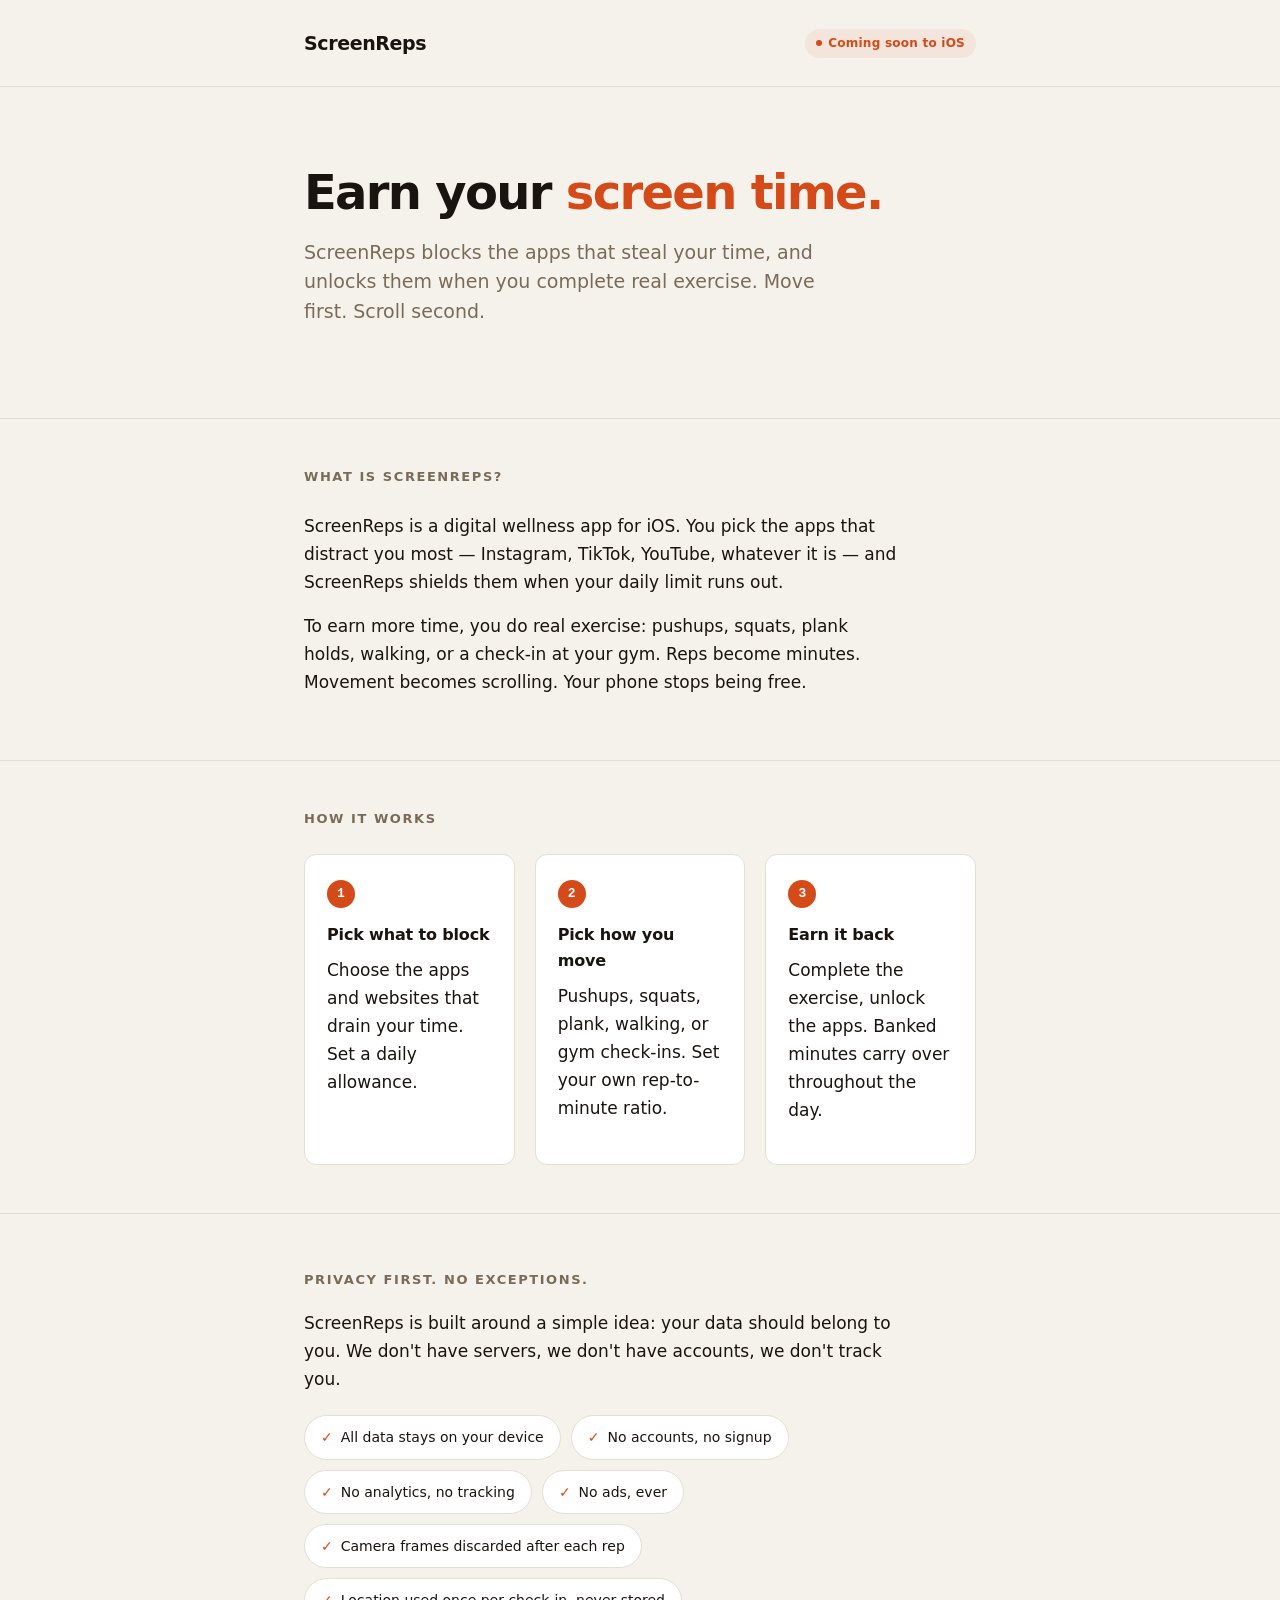
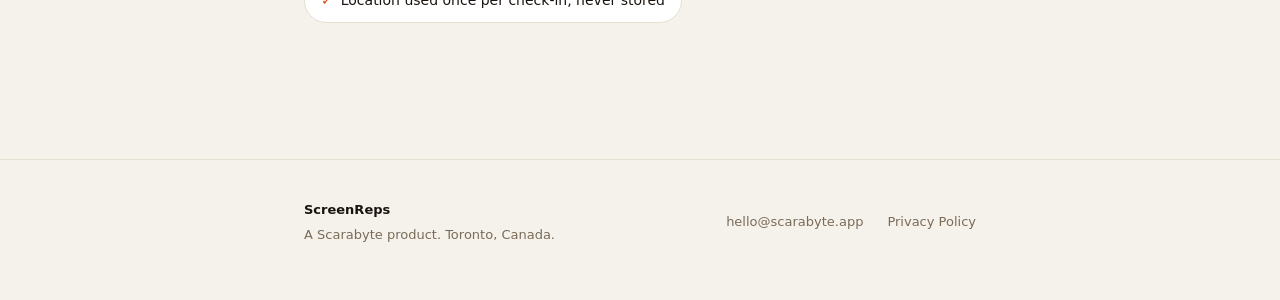
==== index.html @ 862c4ad8 "Add files via upload Initial Site files" ====
<!DOCTYPE html>
<html lang="en">
<head>
  <meta charset="UTF-8">
  <meta name="viewport" content="width=device-width, initial-scale=1.0">
  <title>ScreenReps — Earn your screen time</title>
  <meta name="description" content="ScreenReps is a digital wellness app that helps you take control of your phone use. Block distracting apps and unlock them by completing real exercise.">
  <meta name="theme-color" content="#F5F2EC">
  <link rel="stylesheet" href="styles.css">
</head>
<body>

  <header class="site-header">
    <div class="container">
      <a href="/" class="logo">ScreenReps</a>
      <span class="tag-coming-soon">Coming soon to iOS</span>
    </div>
  </header>

  <main>

    <section class="hero">
      <div class="container">
        <h1>Earn your <span class="accent">screen time.</span></h1>
        <p class="lede">ScreenReps blocks the apps that steal your time, and unlocks them when you complete real exercise. Move first. Scroll second.</p>
      </div>
    </section>

    <section class="content">
      <div class="container">
        <h2>What is ScreenReps?</h2>
        <p>ScreenReps is a digital wellness app for iOS. You pick the apps that distract you most — Instagram, TikTok, YouTube, whatever it is — and ScreenReps shields them when your daily limit runs out.</p>
        <p>To earn more time, you do real exercise: pushups, squats, plank holds, walking, or a check-in at your gym. Reps become minutes. Movement becomes scrolling. Your phone stops being free.</p>
      </div>
    </section>

    <section class="content">
      <div class="container">
        <h2>How it works</h2>
        <div class="grid-3">
          <div class="feature-block">
            <span class="step-num">1</span>
            <h3>Pick what to block</h3>
            <p>Choose the apps and websites that drain your time. Set a daily allowance.</p>
          </div>
          <div class="feature-block">
            <span class="step-num">2</span>
            <h3>Pick how you move</h3>
            <p>Pushups, squats, plank, walking, or gym check-ins. Set your own rep-to-minute ratio.</p>
          </div>
          <div class="feature-block">
            <span class="step-num">3</span>
            <h3>Earn it back</h3>
            <p>Complete the exercise, unlock the apps. Banked minutes carry over throughout the day.</p>
          </div>
        </div>
      </div>
    </section>

    <section class="privacy-emphasis">
      <div class="container">
        <h2 style="font-size: 13px; font-weight: 700; text-transform: uppercase; letter-spacing: 0.12em; color: var(--muted); margin-bottom: 18px;">Privacy first. No exceptions.</h2>
        <p style="font-size: 17px; color: var(--fg); line-height: 1.65; max-width: 600px; margin-bottom: 22px;">ScreenReps is built around a simple idea: your data should belong to you. We don't have servers, we don't have accounts, we don't track you.</p>
        <div class="pill-row">
          <span class="privacy-pill">All data stays on your device</span>
          <span class="privacy-pill">No accounts, no signup</span>
          <span class="privacy-pill">No analytics, no tracking</span>
          <span class="privacy-pill">No ads, ever</span>
          <span class="privacy-pill">Camera frames discarded after each rep</span>
          <span class="privacy-pill">Location used once per check-in, never stored</span>
        </div>
      </div>
    </section>

  </main>

  <footer class="site-footer">
    <div class="container">
      <div>
        <strong style="color: var(--fg); display: block; margin-bottom: 4px;">ScreenReps</strong>
        <span>A Scarabyte product. Toronto, Canada.</span>
      </div>
      <div class="footer-links">
        <a href="mailto:hello@scarabyte.app">hello@scarabyte.app</a>
        <a href="/privacy">Privacy Policy</a>
      </div>
    </div>
  </footer>

</body>
</html>
---- styles.css ----
/* ScreenReps — shared styles (Kiln palette) */

:root {
  --bg: #F5F2EC;
  --card: #FFFFFF;
  --line: #E5DFD2;
  --dim: #C8C0B0;
  --fg: #1A1410;
  --muted: #7A6B58;
  --accent: #D44A18;
  --accent-soft: rgba(212, 74, 24, 0.08);
  --warning: #B88A1C;
}

* {
  box-sizing: border-box;
  margin: 0;
  padding: 0;
}

html {
  scroll-behavior: smooth;
}

body {
  font-family: -apple-system, BlinkMacSystemFont, "SF Pro Text", "Inter", system-ui, sans-serif;
  font-size: 16px;
  line-height: 1.6;
  color: var(--fg);
  background: var(--bg);
  -webkit-font-smoothing: antialiased;
  -moz-osx-font-smoothing: grayscale;
}

a {
  color: var(--accent);
  text-decoration: none;
  border-bottom: 1px solid transparent;
  transition: border-color 0.2s ease;
}

a:hover {
  border-bottom-color: var(--accent);
}

/* Layout container */
.container {
  max-width: 720px;
  margin: 0 auto;
  padding: 0 24px;
}

.container--wide {
  max-width: 880px;
}

/* Header (shared between pages) */
.site-header {
  padding: 28px 0;
  border-bottom: 1px solid var(--line);
  background: var(--bg);
}

.site-header .container {
  display: flex;
  align-items: center;
  justify-content: space-between;
  gap: 16px;
}

.logo {
  font-size: 19px;
  font-weight: 700;
  letter-spacing: -0.02em;
  color: var(--fg);
  border-bottom: none;
}

.logo:hover {
  border-bottom: none;
  color: var(--fg);
}

.tag-coming-soon {
  display: inline-flex;
  align-items: center;
  gap: 6px;
  padding: 5px 11px;
  background: var(--accent-soft);
  color: var(--accent);
  border-radius: 999px;
  font-size: 12px;
  font-weight: 600;
  letter-spacing: 0.02em;
}

.tag-coming-soon::before {
  content: "";
  display: inline-block;
  width: 6px;
  height: 6px;
  border-radius: 50%;
  background: var(--accent);
}

/* Hero (landing page) */
.hero {
  padding: 80px 0 64px;
  text-align: left;
}

.hero h1 {
  font-size: 48px;
  line-height: 1.05;
  letter-spacing: -0.035em;
  font-weight: 700;
  margin-bottom: 20px;
  color: var(--fg);
}

.hero h1 .accent {
  color: var(--accent);
}

.hero .lede {
  font-size: 19px;
  color: var(--muted);
  max-width: 540px;
  line-height: 1.55;
  margin-bottom: 28px;
}

/* Content sections (landing page) */
section.content {
  padding: 48px 0;
  border-top: 1px solid var(--line);
}

section.content h2 {
  font-size: 13px;
  font-weight: 700;
  text-transform: uppercase;
  letter-spacing: 0.12em;
  color: var(--muted);
  margin-bottom: 24px;
}

section.content p {
  font-size: 17px;
  color: var(--fg);
  line-height: 1.65;
  max-width: 600px;
  margin-bottom: 16px;
}

/* Three-column feature grid */
.grid-3 {
  display: grid;
  grid-template-columns: repeat(3, 1fr);
  gap: 20px;
  margin-top: 8px;
}

.feature-block {
  padding: 24px 22px;
  background: var(--card);
  border: 1px solid var(--line);
  border-radius: 12px;
}

.feature-block .step-num {
  display: inline-flex;
  align-items: center;
  justify-content: center;
  width: 28px;
  height: 28px;
  border-radius: 50%;
  background: var(--accent);
  color: white;
  font-size: 13px;
  font-weight: 700;
  font-family: "SF Mono", ui-monospace, Menlo, monospace;
  margin-bottom: 14px;
}

.feature-block h3 {
  font-size: 16px;
  font-weight: 600;
  margin-bottom: 8px;
  letter-spacing: -0.01em;
  color: var(--fg);
}

.feature-block p {
  font-size: 14px;
  color: var(--muted);
  line-height: 1.55;
  margin: 0;
}

/* Privacy-emphasis section */
.privacy-emphasis {
  padding: 56px 0;
  border-top: 1px solid var(--line);
  background: var(--bg);
}

.privacy-emphasis .pill-row {
  display: flex;
  flex-wrap: wrap;
  gap: 10px;
  margin-top: 8px;
}

.privacy-pill {
  display: inline-flex;
  align-items: center;
  gap: 8px;
  padding: 10px 16px;
  background: var(--card);
  border: 1px solid var(--line);
  border-radius: 999px;
  font-size: 14px;
  color: var(--fg);
  font-weight: 500;
}

.privacy-pill::before {
  content: "✓";
  color: var(--accent);
  font-weight: 700;
}

/* Footer */
.site-footer {
  margin-top: 80px;
  padding: 40px 0 56px;
  border-top: 1px solid var(--line);
  font-size: 13px;
  color: var(--muted);
}

.site-footer .container {
  display: flex;
  flex-wrap: wrap;
  align-items: center;
  justify-content: space-between;
  gap: 20px;
}

.site-footer .footer-links {
  display: flex;
  gap: 24px;
  flex-wrap: wrap;
}

.site-footer a {
  color: var(--muted);
}

.site-footer a:hover {
  color: var(--accent);
}

/* === Privacy policy page === */
.policy-header {
  padding: 56px 0 32px;
}

.policy-header h1 {
  font-size: 36px;
  font-weight: 700;
  letter-spacing: -0.025em;
  margin-bottom: 8px;
  color: var(--fg);
}

.policy-header .updated {
  font-size: 14px;
  color: var(--muted);
  font-family: "SF Mono", ui-monospace, Menlo, monospace;
}

.policy-content {
  padding-bottom: 60px;
}

.policy-content h2 {
  font-size: 22px;
  font-weight: 700;
  letter-spacing: -0.015em;
  margin: 48px 0 16px;
  color: var(--fg);
  padding-bottom: 8px;
  border-bottom: 1px solid var(--line);
}

.policy-content h3 {
  font-size: 17px;
  font-weight: 600;
  margin: 28px 0 10px;
  color: var(--fg);
}

.policy-content p {
  font-size: 16px;
  color: var(--fg);
  line-height: 1.7;
  margin-bottom: 14px;
}

.policy-content ul {
  margin-bottom: 16px;
  padding-left: 22px;
}

.policy-content li {
  font-size: 16px;
  color: var(--fg);
  line-height: 1.7;
  margin-bottom: 6px;
}

.policy-content .summary-block {
  background: var(--accent-soft);
  border-left: 3px solid var(--accent);
  padding: 14px 18px;
  margin-bottom: 16px;
  border-radius: 0 8px 8px 0;
  font-size: 15px;
  color: var(--fg);
}

.policy-content .summary-block strong {
  color: var(--accent);
}

.policy-content .toc {
  background: var(--card);
  border: 1px solid var(--line);
  border-radius: 12px;
  padding: 22px 26px;
  margin: 24px 0;
}

.policy-content .toc ol {
  padding-left: 22px;
  margin: 0;
}

.policy-content .toc li {
  margin-bottom: 4px;
}

.policy-content .contact-card {
  background: var(--card);
  border: 1px solid var(--line);
  border-radius: 12px;
  padding: 22px 26px;
  margin: 16px 0;
  font-size: 15px;
}

.policy-content .contact-card strong {
  display: block;
  margin-bottom: 6px;
}

.policy-content .contact-card .address-line {
  font-style: normal;
  line-height: 1.7;
  color: var(--fg);
}

.policy-content ul.changelog {
  list-style: none;
  padding-left: 0;
  margin-top: 16px;
}

.policy-content ul.changelog li {
  padding: 12px 16px;
  margin-bottom: 8px;
  background: var(--card);
  border: 1px solid var(--line);
  border-left: 3px solid var(--accent);
  border-radius: 0 8px 8px 0;
  font-size: 15px;
  color: var(--fg);
  line-height: 1.55;
}

.policy-content ul.changelog li strong {
  font-family: "SF Mono", ui-monospace, Menlo, monospace;
  font-size: 13px;
  font-weight: 600;
  color: var(--accent);
  display: inline-block;
  margin-right: 8px;
}

table {
  width: 100%;
  border-collapse: collapse;
  margin: 18px 0;
  font-size: 15px;
}

th, td {
  padding: 12px 14px;
  border: 1px solid var(--line);
  text-align: left;
  vertical-align: top;
}

th {
  background: var(--card);
  font-weight: 600;
  color: var(--fg);
}

td {
  background: var(--bg);
}

.collected-yes {
  color: #2E7D32;
  font-weight: 700;
  text-align: center;
}

.collected-no {
  color: var(--muted);
  font-weight: 500;
  text-align: center;
}

/* Mobile responsive */
@media (max-width: 720px) {
  .hero {
    padding: 56px 0 40px;
  }

  .hero h1 {
    font-size: 36px;
  }

  .hero .lede {
    font-size: 17px;
  }

  section.content {
    padding: 36px 0;
  }

  .grid-3 {
    grid-template-columns: 1fr;
    gap: 12px;
  }

  .policy-header h1 {
    font-size: 28px;
  }

  .site-footer .container {
    flex-direction: column;
    align-items: flex-start;
    gap: 16px;
  }

  table {
    font-size: 13px;
  }

  th, td {
    padding: 8px 10px;
  }
}
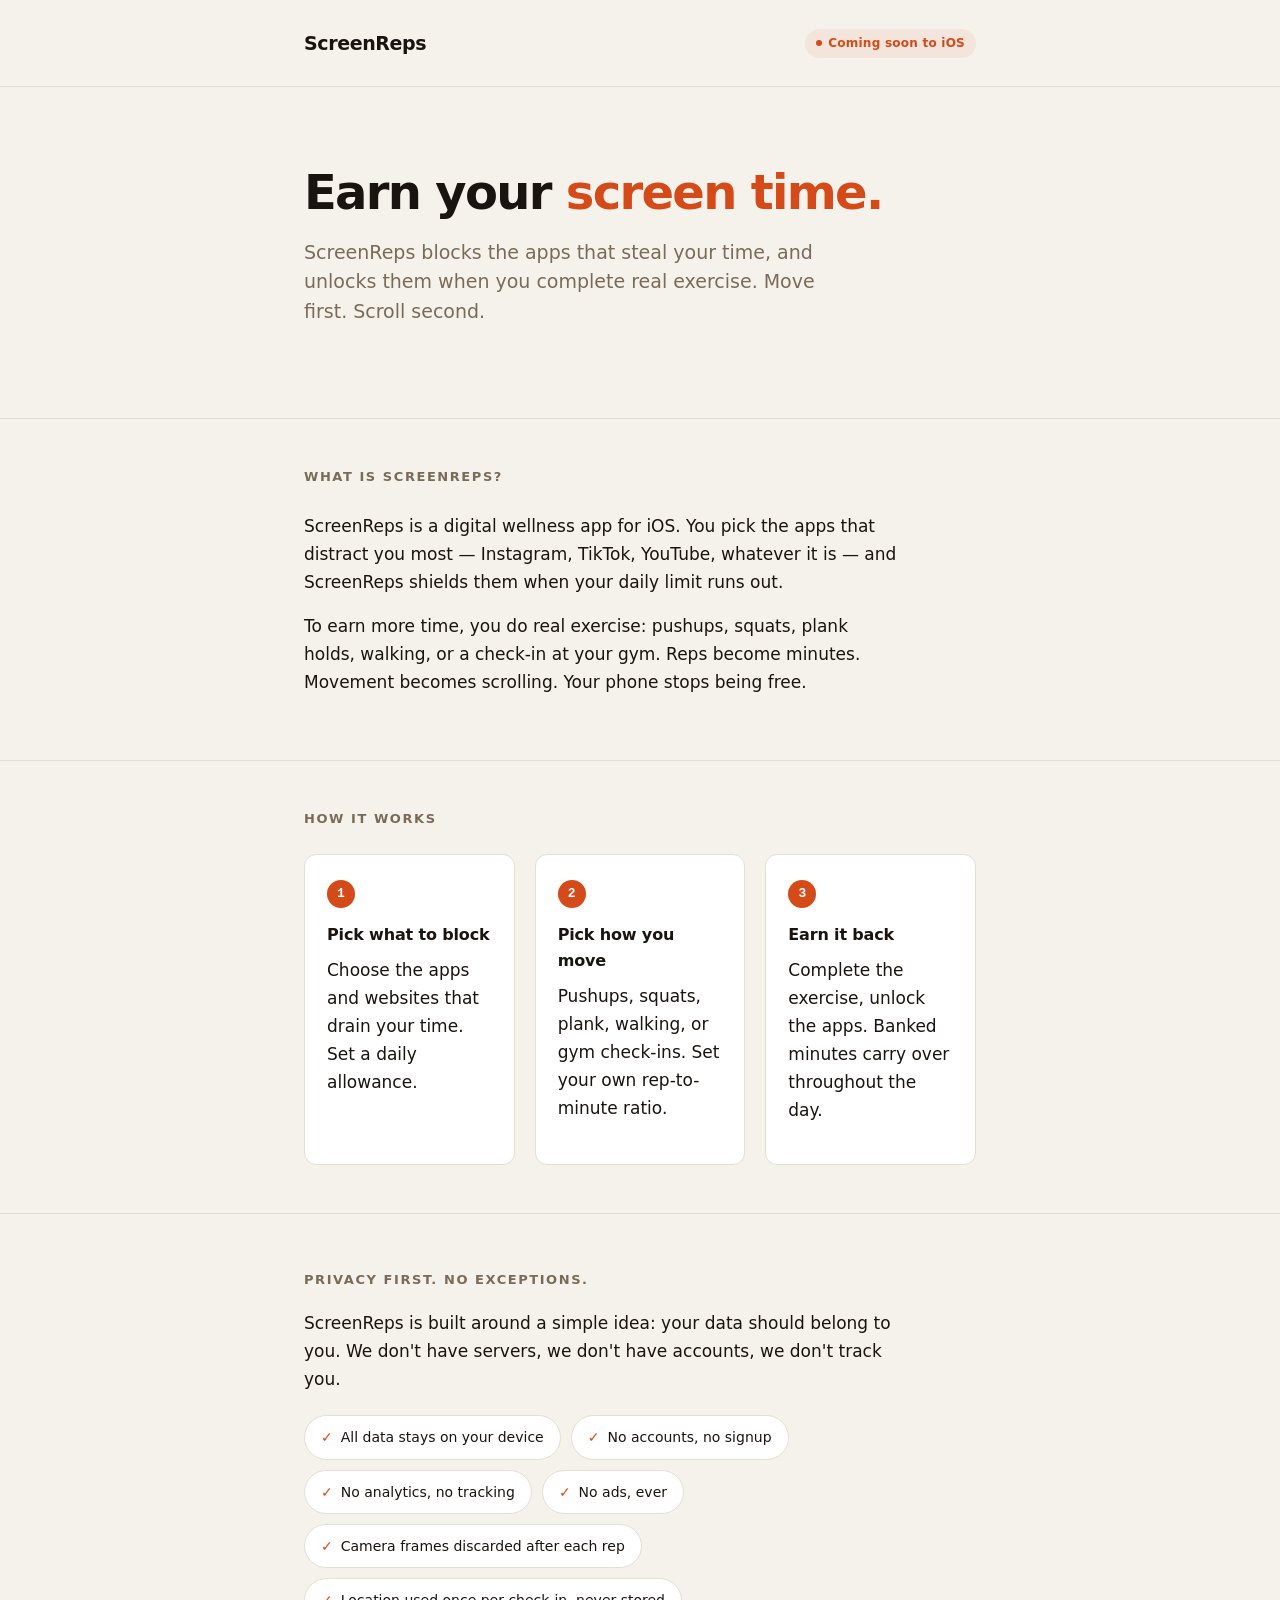
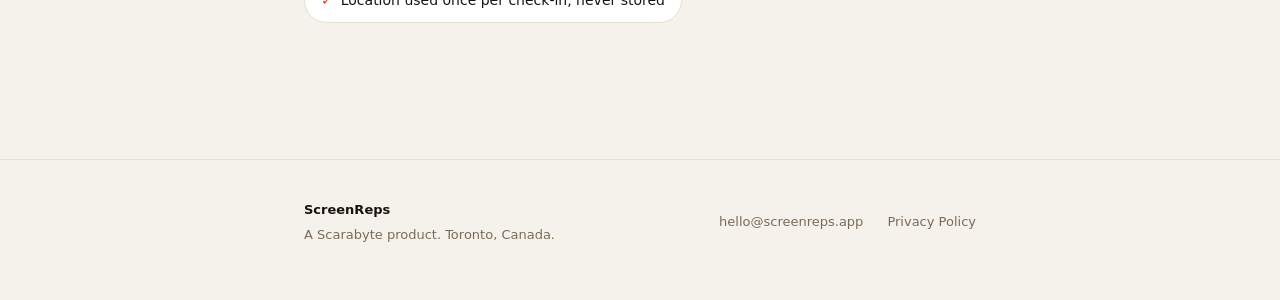
==== commit 34f23451: "Migrate to screenreps.app domain; rewrite privacy policy Domain swap: - CNAME flipped from scarabyte" ====
--- a/index.html
+++ b/index.html
@@ -81,7 +81,7 @@
         <span>A Scarabyte product. Toronto, Canada.</span>
       </div>
       <div class="footer-links">
-        <a href="mailto:hello@scarabyte.app">hello@scarabyte.app</a>
+        <a href="mailto:hello@screenreps.app">hello@screenreps.app</a>
         <a href="/privacy">Privacy Policy</a>
       </div>
     </div>
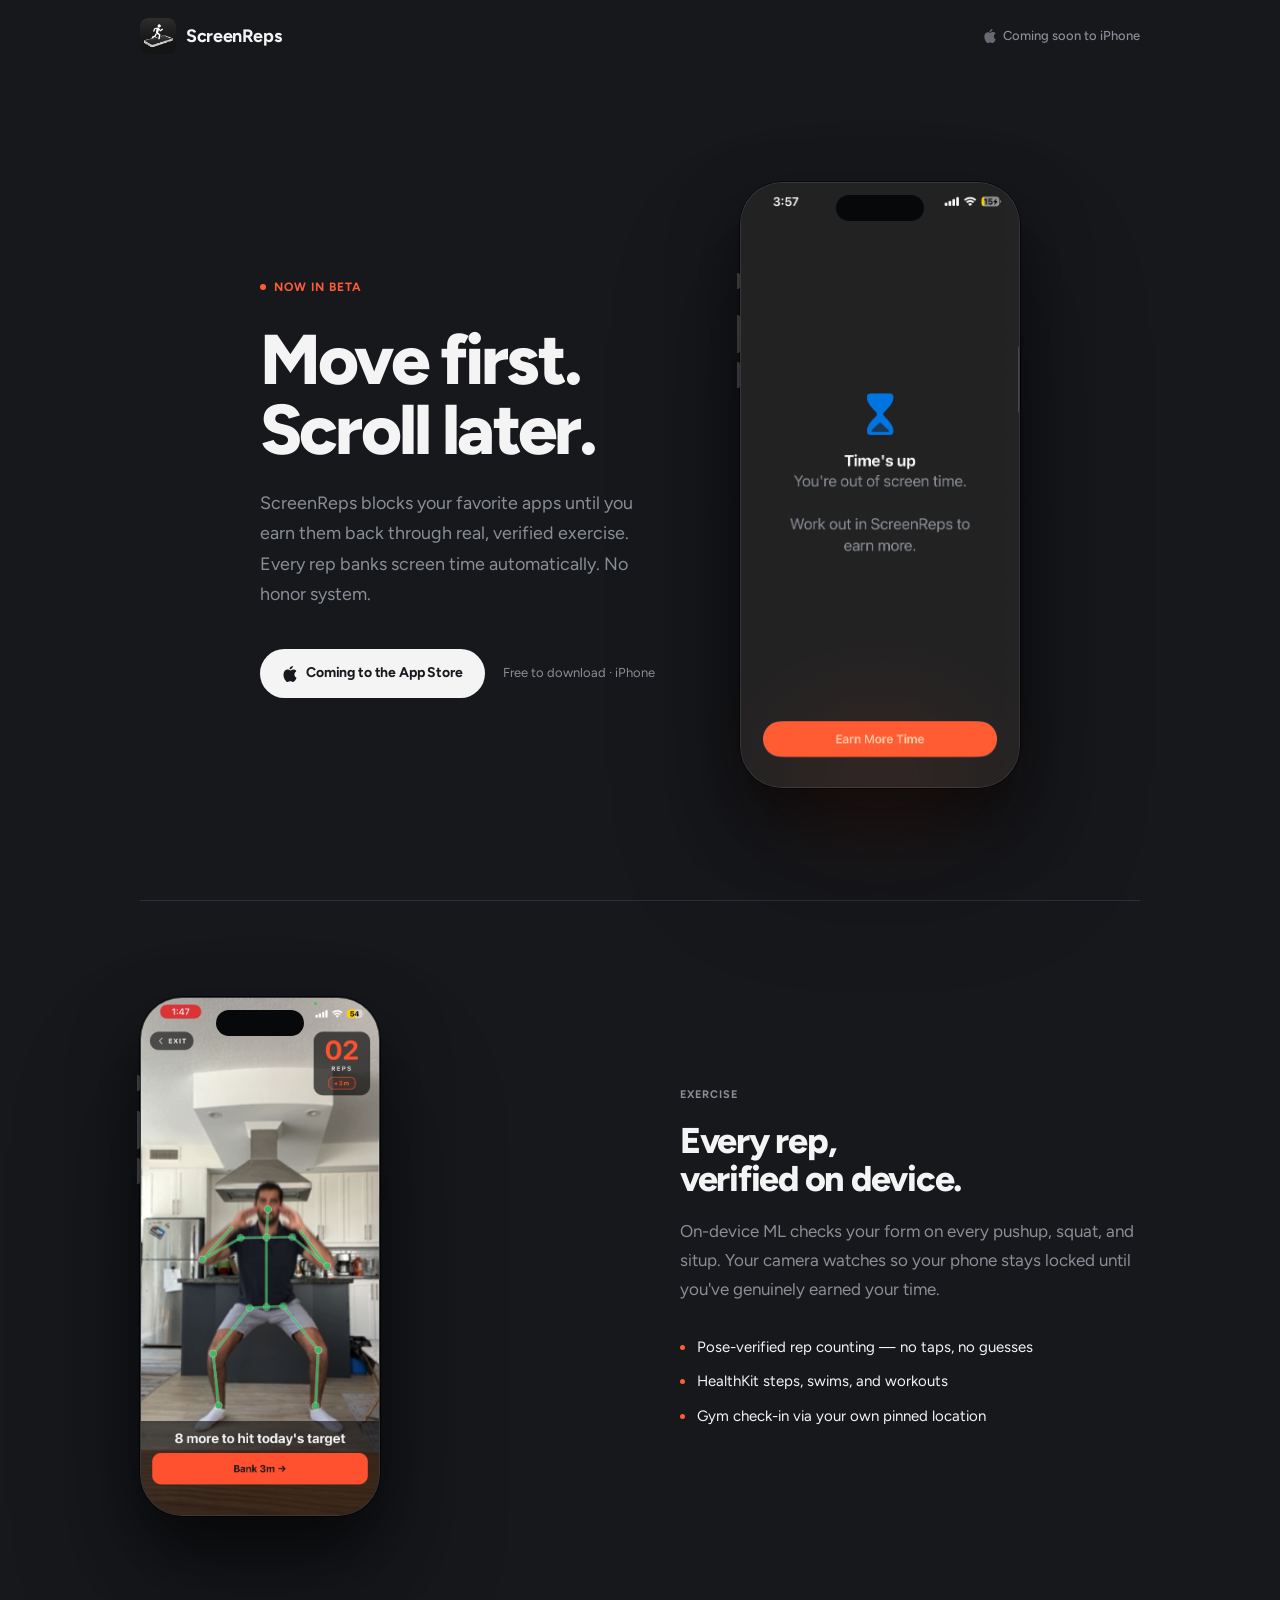
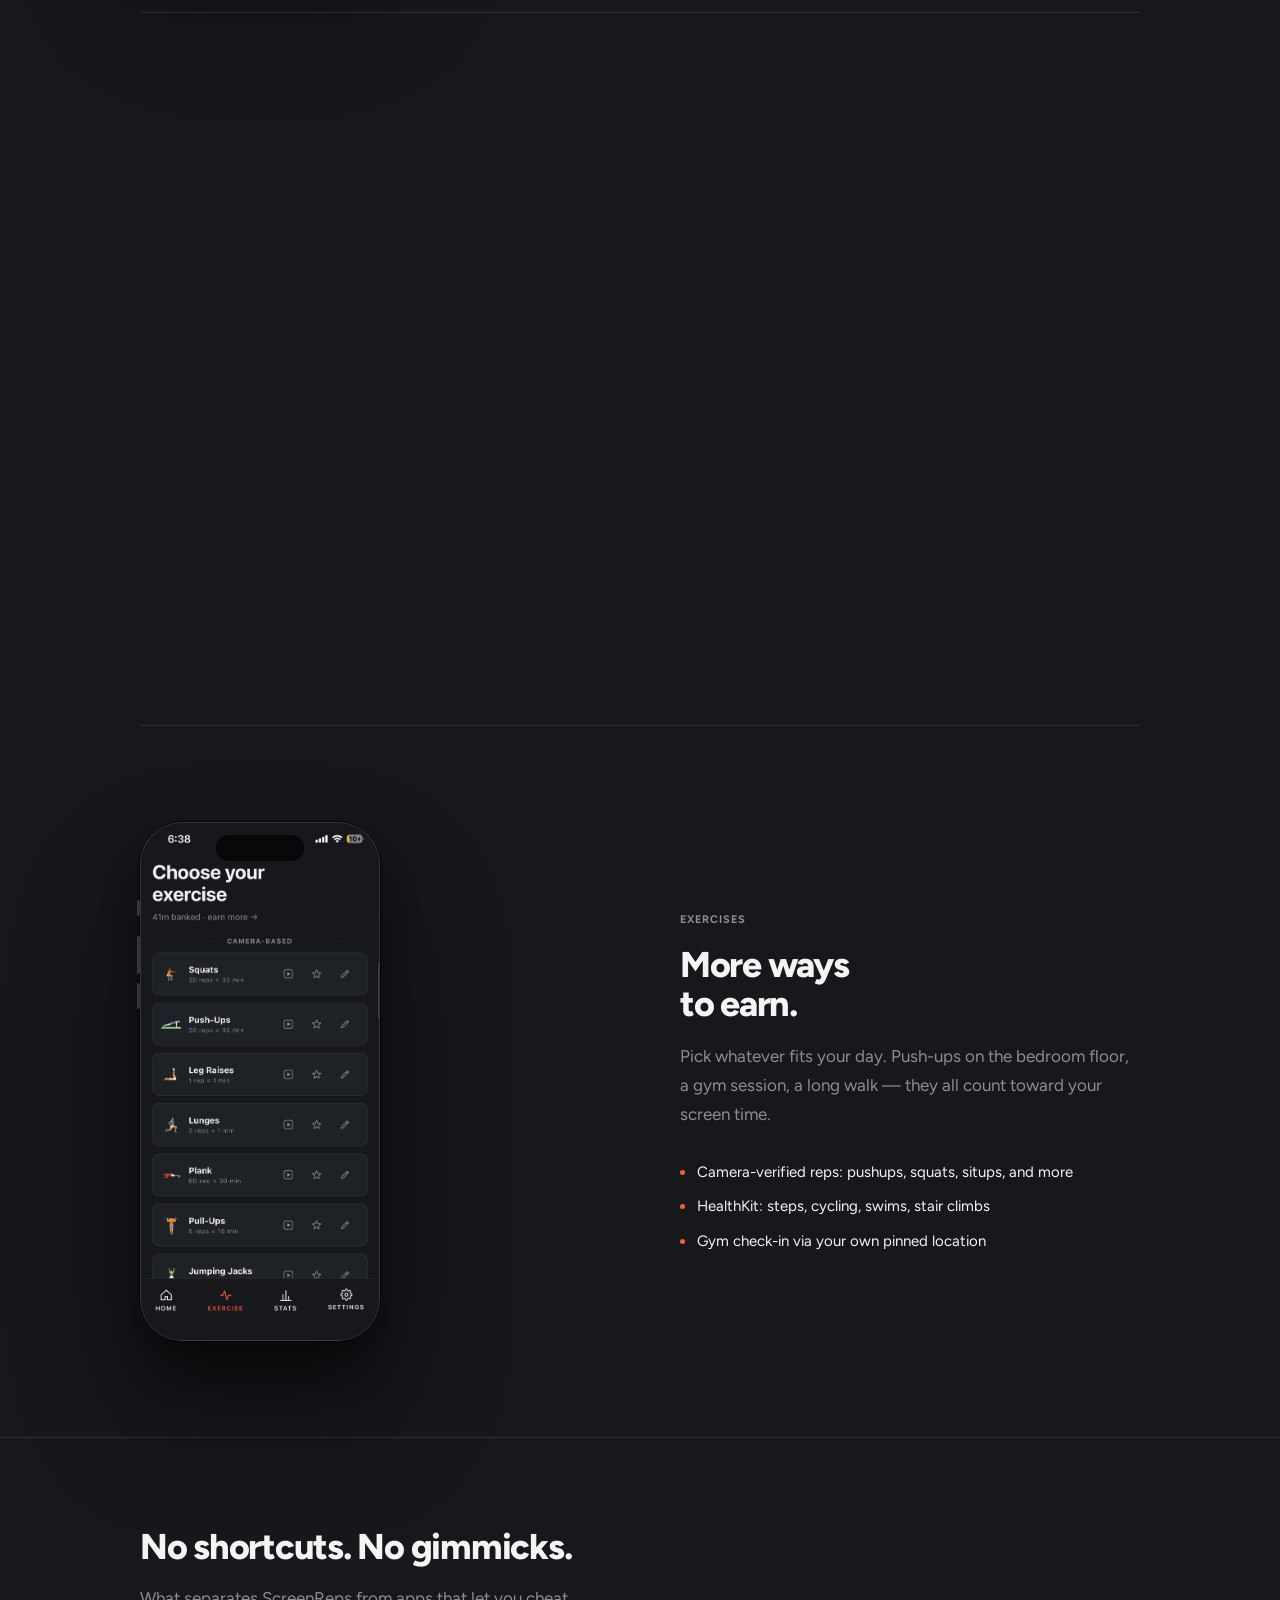
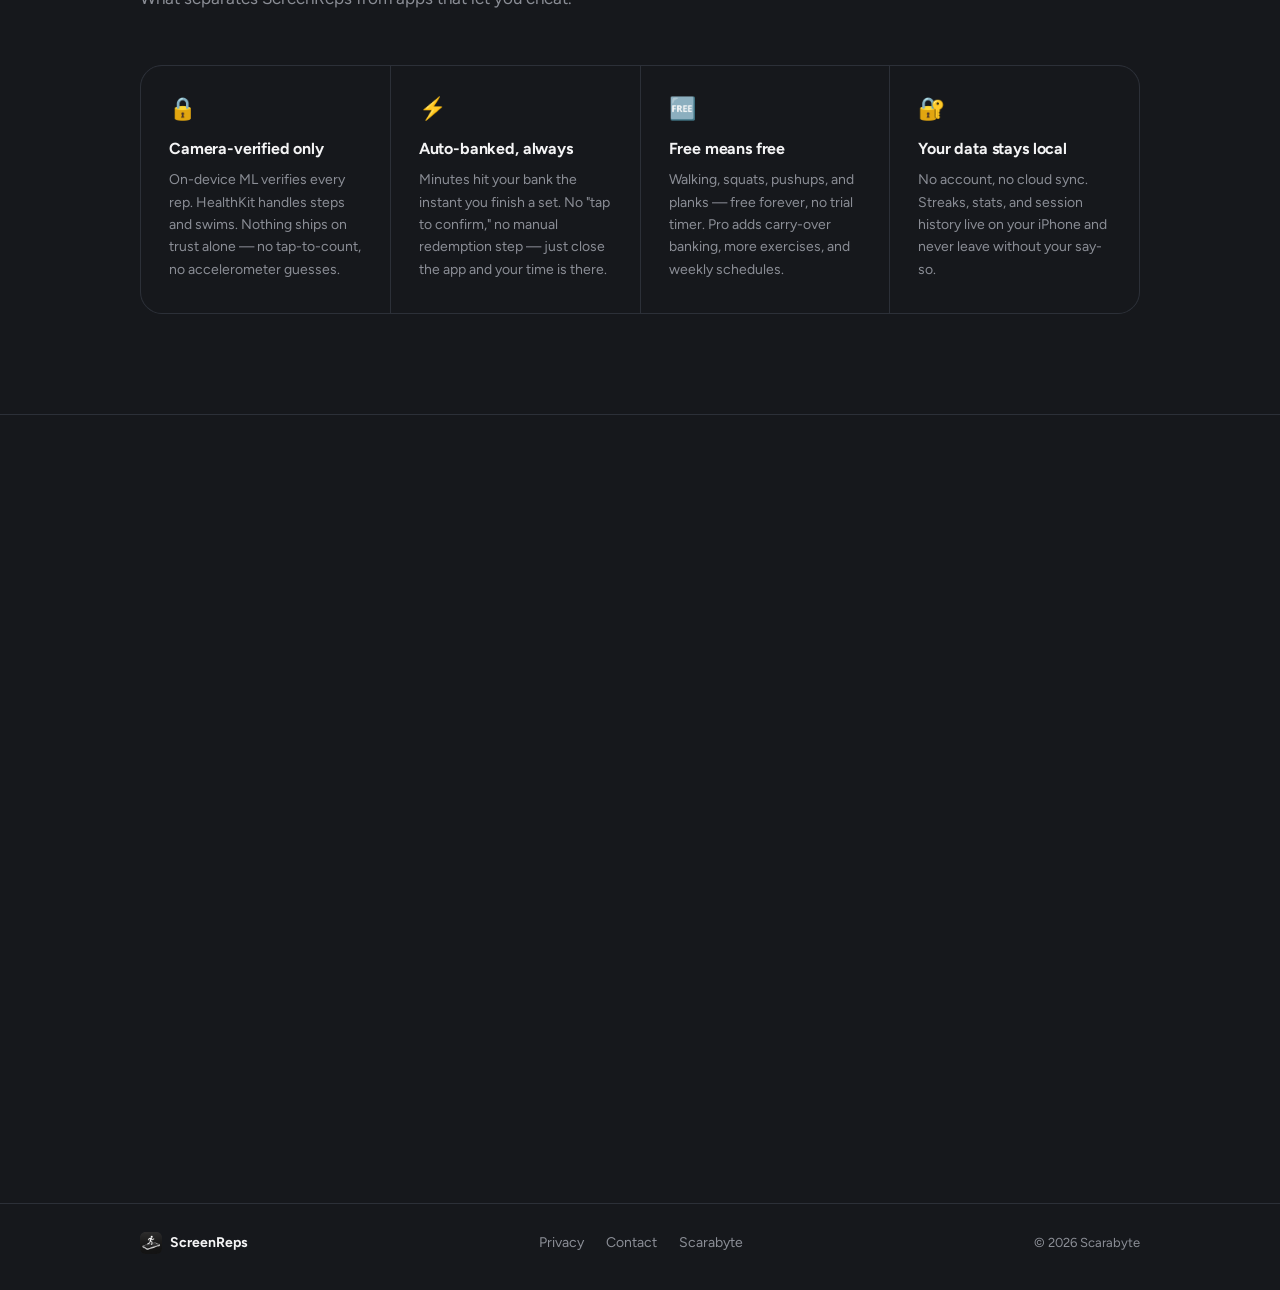
==== commit 833f1ffd: "Deploy Graphite redesign with real app screenshots Synced from ScreenReps repo (web/screenreps/, PR " ====
--- a/index.html
+++ b/index.html
@@ -1,91 +1,856 @@
 <!DOCTYPE html>
 <html lang="en">
 <head>
-  <meta charset="UTF-8">
-  <meta name="viewport" content="width=device-width, initial-scale=1.0">
-  <title>ScreenReps — Earn your screen time</title>
-  <meta name="description" content="ScreenReps is a digital wellness app that helps you take control of your phone use. Block distracting apps and unlock them by completing real exercise.">
-  <meta name="theme-color" content="#F5F2EC">
-  <link rel="stylesheet" href="styles.css">
+  <meta charset="UTF-8" />
+  <meta name="viewport" content="width=device-width, initial-scale=1.0" />
+  <title>ScreenReps — Move first. Scroll later.</title>
+  <meta name="description" content="ScreenReps blocks your favorite apps until you complete real, camera-verified exercise. Auto-banked minutes. No honor system. Coming to iPhone." />
+  <meta property="og:title" content="ScreenReps — Move first. Scroll later." />
+  <meta property="og:description" content="Earn your screen time through real exercise. Camera-verified reps. Auto-banked minutes. No honor system." />
+  <meta property="og:type" content="website" />
+  <meta property="og:url" content="https://screenreps.app" />
+  <meta property="og:image" content="/icon.png" />
+  <link rel="icon" type="image/png" href="/favicon.png" />
+  <link rel="preconnect" href="https://fonts.googleapis.com" />
+  <link rel="preconnect" href="https://fonts.gstatic.com" crossorigin />
+  <link href="https://fonts.googleapis.com/css2?family=Figtree:ital,wght@0,300..900;1,300..900&display=swap" rel="stylesheet" />
+
+  <style>
+    /* ─── Tokens ──────────────────────────────────────────────────── */
+    :root {
+      --bg:     #16181C;
+      --card:   #1E2126;
+      --dim:    #2C3038;
+      --fg:     #F4F4F5;
+      --muted:  #8B8E96;
+      --accent: #FF5C35;
+      --ease-out: cubic-bezier(0.23, 1, 0.32, 1);
+      --r-pill: 999px;
+      --r-lg: 22px;
+    }
+
+    /* ─── Reset ───────────────────────────────────────────────────── */
+    *, *::before, *::after { box-sizing: border-box; margin: 0; padding: 0; }
+    html { scroll-behavior: smooth; }
+    body {
+      font-family: 'Figtree', -apple-system, BlinkMacSystemFont, sans-serif;
+      background: var(--bg);
+      color: var(--fg);
+      line-height: 1.6;
+      -webkit-font-smoothing: antialiased;
+      -moz-osx-font-smoothing: grayscale;
+      overflow-x: hidden;
+    }
+    a { color: inherit; text-decoration: none; }
+    img { display: block; max-width: 100%; }
+    ul { list-style: none; }
+
+    /* ─── Wrap ────────────────────────────────────────────────────── */
+    .wrap {
+      max-width: 1080px;
+      margin: 0 auto;
+      padding: 0 40px;
+    }
+
+    /* ─── Nav ─────────────────────────────────────────────────────── */
+    .nav {
+      position: fixed;
+      inset: 0 0 auto 0;
+      z-index: 200;
+      padding: 18px 0;
+      border-bottom: 1px solid transparent;
+      transition: background 300ms ease, border-color 300ms ease, backdrop-filter 300ms ease;
+    }
+    .nav.scrolled {
+      background: rgba(22, 24, 28, 0.84);
+      backdrop-filter: blur(24px) saturate(1.5);
+      -webkit-backdrop-filter: blur(24px) saturate(1.5);
+      border-color: var(--dim);
+    }
+    .nav-inner {
+      display: flex;
+      align-items: center;
+      justify-content: space-between;
+    }
+    .nav-logo {
+      display: flex;
+      align-items: center;
+      gap: 10px;
+    }
+    .nav-logo img { width: 36px; height: 36px; border-radius: 8px; }
+    .nav-wordmark { font-size: 18px; font-weight: 700; letter-spacing: -0.02em; }
+    .nav-right {
+      display: flex;
+      align-items: center;
+      gap: 6px;
+      font-size: 13px;
+      color: var(--muted);
+      font-weight: 500;
+    }
+    .nav-apple { width: 14px; height: 14px; fill: var(--muted); opacity: 0.7; }
+
+    /* ─── Hero ────────────────────────────────────────────────────── */
+    .hero {
+      padding: 150px 0 80px;
+      min-height: 100svh;
+      display: flex;
+      align-items: center;
+    }
+    .hero-inner {
+      display: grid;
+      grid-template-columns: 1fr auto;
+      gap: 80px;
+      align-items: center;
+      width: 100%;
+    }
+
+    .hero-eyebrow {
+      display: inline-flex;
+      align-items: center;
+      gap: 8px;
+      font-size: 12px;
+      font-weight: 700;
+      letter-spacing: 0.08em;
+      text-transform: uppercase;
+      color: var(--accent);
+      margin-bottom: 28px;
+    }
+    .eyebrow-dot {
+      width: 6px;
+      height: 6px;
+      border-radius: 50%;
+      background: var(--accent);
+      animation: pulse 2.4s ease-in-out infinite;
+    }
+    @keyframes pulse {
+      0%, 100% { opacity: 1; transform: scale(1); }
+      50%       { opacity: 0.4; transform: scale(0.7); }
+    }
+
+    h1 {
+      font-size: clamp(3.25rem, 5.5vw, 4.75rem);
+      font-weight: 800;
+      letter-spacing: -0.04em;
+      line-height: 1.0;
+      margin-bottom: 22px;
+      text-wrap: balance;
+    }
+    .hero-sub {
+      font-size: clamp(1rem, 1.4vw, 1.125rem);
+      color: var(--muted);
+      line-height: 1.7;
+      max-width: 400px;
+      margin-bottom: 40px;
+    }
+    .cta-row {
+      display: flex;
+      align-items: center;
+      gap: 18px;
+      flex-wrap: wrap;
+    }
+    .btn {
+      display: inline-flex;
+      align-items: center;
+      gap: 8px;
+      background: var(--fg);
+      color: #16181C;
+      padding: 13px 22px;
+      border-radius: var(--r-pill);
+      font-size: 14px;
+      font-weight: 700;
+      letter-spacing: -0.01em;
+      cursor: default;
+      user-select: none;
+      transition: transform 120ms var(--ease-out);
+    }
+    .btn:active { transform: scale(0.97); }
+    .btn-apple { width: 16px; height: 16px; fill: #16181C; flex-shrink: 0; }
+    .cta-note { font-size: 13px; color: var(--muted); }
+
+    /* ─── Phone frame ─────────────────────────────────────────────── */
+    .phone-wrap {
+      position: relative;
+      width: 280px;
+      flex-shrink: 0;
+    }
+    .phone-wrap--sm { width: 240px; }
+
+    /* Volume buttons (left side) */
+    .phone-vol {
+      position: absolute;
+      left: -3px;
+      top: 22%;
+      display: flex;
+      flex-direction: column;
+      gap: 9px;
+      z-index: 1;
+    }
+    .phone-vol span {
+      display: block;
+      width: 3px;
+      background: rgba(255,255,255,0.17);
+      border-radius: 0 2px 2px 0;
+    }
+    .phone-vol span:first-child { height: 38px; }
+    .phone-vol span:last-child  { height: 26px; }
+    /* Silent toggle */
+    .phone-silent {
+      position: absolute;
+      left: -3px;
+      top: 15%;
+      width: 3px;
+      height: 16px;
+      background: rgba(255,255,255,0.17);
+      border-radius: 0 2px 2px 0;
+      z-index: 1;
+    }
+
+    .phone-body {
+      width: 100%;
+      aspect-ratio: 390 / 844;
+      background: var(--card);
+      border-radius: 42px;
+      border: 1px solid rgba(255,255,255,0.1);
+      box-shadow:
+        0 0 0 0.75px rgba(0,0,0,0.9),
+        inset 0 0 0 1px rgba(255,255,255,0.04),
+        0 32px 64px rgba(0,0,0,0.55),
+        0 72px 128px rgba(0,0,0,0.3);
+      position: relative;
+      overflow: hidden;
+    }
+    /* Dynamic Island */
+    .phone-body::before {
+      content: '';
+      position: absolute;
+      top: 12px;
+      left: 50%;
+      transform: translateX(-50%);
+      width: 88px;
+      height: 26px;
+      background: #070809;
+      border-radius: var(--r-pill);
+      z-index: 10;
+    }
+    /* Power button (right side) */
+    .phone-body::after {
+      content: '';
+      position: absolute;
+      top: 27%;
+      right: -2px;
+      width: 3px;
+      height: 11%;
+      background: rgba(255,255,255,0.17);
+      border-radius: 2px 0 0 2px;
+    }
+
+    .phone-screen {
+      width: 100%;
+      height: 100%;
+      overflow: hidden;
+    }
+    .phone-screen img {
+      width: 100%;
+      height: 100%;
+      object-fit: cover;
+      object-position: top center;
+      display: block;
+    }
+
+    /* Placeholder until real screenshots land */
+    .phone-placeholder {
+      width: 100%;
+      height: 100%;
+      display: flex;
+      align-items: center;
+      justify-content: center;
+      background: var(--card);
+    }
+    .phone-placeholder img {
+      width: 54px;
+      height: 54px;
+      border-radius: 12px;
+      opacity: 0.4;
+    }
+
+    /* Ambient glow beneath hero phone */
+    .hero .phone-wrap::after {
+      content: '';
+      position: absolute;
+      bottom: -56px;
+      left: 50%;
+      transform: translateX(-50%);
+      width: 230px;
+      height: 150px;
+      background: var(--accent);
+      opacity: 0.065;
+      border-radius: 50%;
+      filter: blur(50px);
+      pointer-events: none;
+    }
+
+    /* ─── Features ────────────────────────────────────────────────── */
+    .feature {
+      display: grid;
+      grid-template-columns: 1fr 1fr;
+      gap: 80px;
+      align-items: center;
+      padding: 96px 0;
+      border-top: 1px solid var(--dim);
+    }
+    /* Swap columns without affecting text direction */
+    .feature--flip { direction: rtl; }
+    .feature--flip > * { direction: ltr; }
+
+    .feat-tag {
+      display: block;
+      font-size: 11px;
+      font-weight: 700;
+      letter-spacing: 0.09em;
+      text-transform: uppercase;
+      color: var(--muted);
+      margin-bottom: 18px;
+    }
+    .feat-h2 {
+      font-size: clamp(1.875rem, 2.8vw, 2.625rem);
+      font-weight: 780;
+      letter-spacing: -0.035em;
+      line-height: 1.08;
+      margin-bottom: 18px;
+      text-wrap: balance;
+    }
+    .feat-desc {
+      font-size: 17px;
+      color: var(--muted);
+      line-height: 1.7;
+      margin-bottom: 32px;
+    }
+    .feat-list { display: flex; flex-direction: column; gap: 12px; }
+    .feat-list li {
+      display: flex;
+      align-items: flex-start;
+      gap: 12px;
+      font-size: 15px;
+      line-height: 1.5;
+    }
+    .feat-list li::before {
+      content: '';
+      display: block;
+      width: 5px;
+      height: 5px;
+      border-radius: 50%;
+      background: var(--accent);
+      margin-top: 9px;
+      flex-shrink: 0;
+    }
+
+    /* ─── Diff strip ──────────────────────────────────────────────── */
+    .diff {
+      padding: 80px 0 100px;
+      border-top: 1px solid var(--dim);
+    }
+    .diff-head { margin-bottom: 52px; }
+    .diff-head h2 {
+      font-size: clamp(1.875rem, 2.8vw, 2.375rem);
+      font-weight: 780;
+      letter-spacing: -0.035em;
+      margin-bottom: 10px;
+    }
+    .diff-head p { font-size: 17px; color: var(--muted); }
+
+    /* Grid with hairline dividers via gap + bg on parent */
+    .diff-grid {
+      display: grid;
+      grid-template-columns: repeat(auto-fit, minmax(240px, 1fr));
+      gap: 1px;
+      background: var(--dim);
+      border: 1px solid var(--dim);
+      border-radius: var(--r-lg);
+      overflow: hidden;
+    }
+    .diff-cell {
+      background: var(--bg);
+      padding: 32px 28px;
+    }
+    .diff-icon { font-size: 22px; margin-bottom: 16px; line-height: 1; }
+    .diff-cell h3 {
+      font-size: 16px;
+      font-weight: 680;
+      letter-spacing: -0.01em;
+      margin-bottom: 8px;
+    }
+    .diff-cell p { font-size: 14px; color: var(--muted); line-height: 1.6; }
+
+    /* ─── Pricing ─────────────────────────────────────────────────── */
+    .pricing {
+      padding: 80px 0 100px;
+      border-top: 1px solid var(--dim);
+    }
+    .pricing-head { margin-bottom: 52px; }
+    .pricing-head h2 {
+      font-size: clamp(1.875rem, 2.8vw, 2.375rem);
+      font-weight: 780;
+      letter-spacing: -0.035em;
+      margin-bottom: 10px;
+    }
+    .pricing-head p { font-size: 17px; color: var(--muted); }
+
+    .plans {
+      display: grid;
+      grid-template-columns: 1fr 1fr;
+      gap: 14px;
+      max-width: 720px;
+    }
+    .plan {
+      background: var(--card);
+      border: 1px solid var(--dim);
+      border-radius: var(--r-lg);
+      padding: 34px;
+      display: flex;
+      flex-direction: column;
+    }
+    .plan--pro { border-color: rgba(255,255,255,0.1); }
+    .plan-label {
+      font-size: 11px;
+      font-weight: 700;
+      text-transform: uppercase;
+      letter-spacing: 0.08em;
+      color: var(--muted);
+      margin-bottom: 14px;
+    }
+    .plan--pro .plan-label { color: var(--accent); }
+    .plan-price {
+      font-size: 2.75rem;
+      font-weight: 800;
+      letter-spacing: -0.04em;
+      line-height: 1;
+      margin-bottom: 4px;
+    }
+    .plan-price sup { font-size: 1.1rem; font-weight: 600; vertical-align: super; line-height: 0; }
+    /* min-height keeps the feature lists starting at the same y in both cards
+       (Pro's period block wraps to two lines) */
+    .plan-period { font-size: 13px; color: var(--muted); margin-bottom: 28px; line-height: 1.5; min-height: 40px; }
+    .plan-items { display: flex; flex-direction: column; gap: 9px; margin-bottom: 28px; }
+    .plan-item {
+      display: flex;
+      align-items: flex-start;
+      gap: 10px;
+      font-size: 14px;
+      line-height: 1.5;
+    }
+    .plan-item--off { color: var(--muted); }
+    .plan-check { width: 15px; height: 15px; flex-shrink: 0; margin-top: 2px; }
+    .plan-cta {
+      display: block;
+      margin-top: auto;
+      text-align: center;
+      padding: 11px 0;
+      border-radius: var(--r-pill);
+      font-size: 14px;
+      font-weight: 600;
+      background: var(--dim);
+      color: var(--muted);
+      cursor: default;
+      user-select: none;
+    }
+    .plan-cta--accent { background: var(--accent); color: var(--fg); }
+
+    /* ─── Footer ──────────────────────────────────────────────────── */
+    footer {
+      border-top: 1px solid var(--dim);
+      padding: 28px 0 36px;
+    }
+    .foot-inner {
+      display: flex;
+      align-items: center;
+      justify-content: space-between;
+      flex-wrap: wrap;
+      gap: 14px 24px;
+    }
+    .foot-logo {
+      display: flex;
+      align-items: center;
+      gap: 8px;
+      font-size: 14px;
+      font-weight: 680;
+    }
+    .foot-logo img { width: 22px; height: 22px; border-radius: 5px; }
+    .foot-links { display: flex; gap: 22px; }
+    .foot-links a { font-size: 14px; color: var(--muted); transition: color 180ms ease; }
+    .foot-links a:hover { color: var(--fg); }
+    .foot-copy { font-size: 13px; color: var(--muted); }
+
+    /* ─── Scroll reveals ──────────────────────────────────────────── */
+    /* Content visible by default; JS opt-in adds the hide/reveal behavior */
+    .js [data-reveal] {
+      opacity: 0;
+      transform: translateY(18px);
+      transition: opacity 580ms var(--ease-out), transform 580ms var(--ease-out);
+    }
+    .js [data-reveal].visible { opacity: 1; transform: none; }
+    .js [data-reveal][data-d="1"] { transition-delay:  80ms; }
+    .js [data-reveal][data-d="2"] { transition-delay: 160ms; }
+    .js [data-reveal][data-d="3"] { transition-delay: 240ms; }
+    .js [data-reveal][data-d="4"] { transition-delay: 320ms; }
+
+    @media (prefers-reduced-motion: reduce) {
+      .js [data-reveal] { transform: none; transition: opacity 380ms ease; }
+      .eyebrow-dot { animation: none !important; }
+    }
+
+    /* ─── Responsive ──────────────────────────────────────────────── */
+    @media (max-width: 860px) {
+      .wrap { padding: 0 24px; }
+      .hero { padding: 120px 0 64px; min-height: auto; }
+      .hero-inner { grid-template-columns: 1fr; gap: 52px; text-align: center; }
+      .hero-sub { margin-left: auto; margin-right: auto; }
+      .cta-row { justify-content: center; }
+      .hero .phone-wrap { margin: 0 auto; order: -1; }
+
+      .feature { grid-template-columns: 1fr; gap: 44px; padding: 68px 0; }
+      .feature--flip { direction: ltr; }
+      .feature--flip .phone-wrap { order: -1; }
+      .feature .phone-wrap { margin: 0 auto; }
+
+      .plans { grid-template-columns: 1fr; max-width: 380px; }
+    }
+    @media (max-width: 540px) {
+      h1 { letter-spacing: -0.03em; }
+      .diff-grid { grid-template-columns: 1fr; }
+      .foot-inner { flex-direction: column; align-items: flex-start; gap: 16px; }
+    }
+  </style>
 </head>
+
 <body>
 
-  <header class="site-header">
-    <div class="container">
-      <a href="/" class="logo">ScreenReps</a>
-      <span class="tag-coming-soon">Coming soon to iOS</span>
-    </div>
-  </header>
-
-  <main>
-
-    <section class="hero">
-      <div class="container">
-        <h1>Earn your <span class="accent">screen time.</span></h1>
-        <p class="lede">ScreenReps blocks the apps that steal your time, and unlocks them when you complete real exercise. Move first. Scroll second.</p>
-      </div>
-    </section>
-
-    <section class="content">
-      <div class="container">
-        <h2>What is ScreenReps?</h2>
-        <p>ScreenReps is a digital wellness app for iOS. You pick the apps that distract you most — Instagram, TikTok, YouTube, whatever it is — and ScreenReps shields them when your daily limit runs out.</p>
-        <p>To earn more time, you do real exercise: pushups, squats, plank holds, walking, or a check-in at your gym. Reps become minutes. Movement becomes scrolling. Your phone stops being free.</p>
-      </div>
-    </section>
-
-    <section class="content">
-      <div class="container">
-        <h2>How it works</h2>
-        <div class="grid-3">
-          <div class="feature-block">
-            <span class="step-num">1</span>
-            <h3>Pick what to block</h3>
-            <p>Choose the apps and websites that drain your time. Set a daily allowance.</p>
-          </div>
-          <div class="feature-block">
-            <span class="step-num">2</span>
-            <h3>Pick how you move</h3>
-            <p>Pushups, squats, plank, walking, or gym check-ins. Set your own rep-to-minute ratio.</p>
-          </div>
-          <div class="feature-block">
-            <span class="step-num">3</span>
-            <h3>Earn it back</h3>
-            <p>Complete the exercise, unlock the apps. Banked minutes carry over throughout the day.</p>
+<!-- ── Nav ──────────────────────────────────────────────────────── -->
+<nav class="nav" id="nav" aria-label="Site navigation">
+  <div class="wrap">
+    <div class="nav-inner">
+      <a href="/" class="nav-logo" aria-label="ScreenReps home">
+        <img src="/icon.png" alt="" aria-hidden="true" />
+        <span class="nav-wordmark">ScreenReps</span>
+      </a>
+      <div class="nav-right">
+        <svg class="nav-apple" viewBox="0 0 814 1000" aria-hidden="true">
+          <path d="M788.1 340.9c-5.8 4.5-108.2 62.2-108.2 190.5 0 148.4 130.3 200.9 134.2 202.2-.6 3.2-20.7 71.9-68.7 141.9-42.8 61.6-87.5 123.1-155.5 123.1s-85.5-39.5-164-39.5c-76 0-103.7 40.8-165.9 40.8s-105-57.8-155.5-127.4C46 790.7 0 663 0 541.8c0-207.1 130.3-316.6 254.2-316.6 73.4 0 134.3 48.3 179.7 48.3 43.5 0 111.8-51.4 194.7-51.4 31.6 0 108.2 5.1 166.5 68.9zm-252.6-205.7c31.4-37.5 53.9-90.5 53.9-143.5 0-7.7-.6-15.4-1.9-21.8C539.3 6.5 483 30.5 445 60.7c-35.1 27.5-68.3 70-68.3 126.8 0 8.3 1.3 16.7 1.9 19.3 3.2.6 8.4 1.3 13.6 1.3 49.7 0 103.1-22.6 134.3-72.9z"/>
+        </svg>
+        Coming soon to iPhone
+      </div>
+    </div>
+  </div>
+</nav>
+
+<main>
+
+<!-- ── Hero ─────────────────────────────────────────────────────── -->
+<section class="hero" aria-label="Introduction">
+  <div class="wrap">
+    <div class="hero-inner">
+
+      <div class="hero-text">
+        <div class="hero-eyebrow" data-reveal>
+          <span class="eyebrow-dot" aria-hidden="true"></span>
+          Now in beta
+        </div>
+        <h1 data-reveal data-d="1">Move first.<br>Scroll later.</h1>
+        <p class="hero-sub" data-reveal data-d="2">
+          ScreenReps blocks your favorite apps until you earn them back through real, verified exercise. Every rep banks screen time automatically. No honor system.
+        </p>
+        <div class="cta-row" data-reveal data-d="3">
+          <span class="btn" role="text" aria-label="Coming to the App Store">
+            <svg class="btn-apple" viewBox="0 0 814 1000" aria-hidden="true">
+              <path d="M788.1 340.9c-5.8 4.5-108.2 62.2-108.2 190.5 0 148.4 130.3 200.9 134.2 202.2-.6 3.2-20.7 71.9-68.7 141.9-42.8 61.6-87.5 123.1-155.5 123.1s-85.5-39.5-164-39.5c-76 0-103.7 40.8-165.9 40.8s-105-57.8-155.5-127.4C46 790.7 0 663 0 541.8c0-207.1 130.3-316.6 254.2-316.6 73.4 0 134.3 48.3 179.7 48.3 43.5 0 111.8-51.4 194.7-51.4 31.6 0 108.2 5.1 166.5 68.9zm-252.6-205.7c31.4-37.5 53.9-90.5 53.9-143.5 0-7.7-.6-15.4-1.9-21.8C539.3 6.5 483 30.5 445 60.7c-35.1 27.5-68.3 70-68.3 126.8 0 8.3 1.3 16.7 1.9 19.3 3.2.6 8.4 1.3 13.6 1.3 49.7 0 103.1-22.6 134.3-72.9z"/>
+            </svg>
+            Coming to the App Store
+          </span>
+          <span class="cta-note">Free to download · iPhone</span>
+        </div>
+      </div>
+
+      <!-- Hero phone -->
+      <div class="phone-wrap" data-reveal data-d="4" aria-hidden="true">
+        <span class="phone-silent"></span>
+        <div class="phone-vol"><span></span><span></span></div>
+        <div class="phone-body">
+          <div class="phone-screen">
+            <img src="/screenshots/timesup.png" alt="ScreenReps blocked app screen — apps locked until you earn screen time" />
           </div>
         </div>
       </div>
-    </section>
-
-    <section class="privacy-emphasis">
-      <div class="container">
-        <h2 style="font-size: 13px; font-weight: 700; text-transform: uppercase; letter-spacing: 0.12em; color: var(--muted); margin-bottom: 18px;">Privacy first. No exceptions.</h2>
-        <p style="font-size: 17px; color: var(--fg); line-height: 1.65; max-width: 600px; margin-bottom: 22px;">ScreenReps is built around a simple idea: your data should belong to you. We don't have servers, we don't have accounts, we don't track you.</p>
-        <div class="pill-row">
-          <span class="privacy-pill">All data stays on your device</span>
-          <span class="privacy-pill">No accounts, no signup</span>
-          <span class="privacy-pill">No analytics, no tracking</span>
-          <span class="privacy-pill">No ads, ever</span>
-          <span class="privacy-pill">Camera frames discarded after each rep</span>
-          <span class="privacy-pill">Location used once per check-in, never stored</span>
+
+    </div>
+  </div>
+</section>
+
+<!-- ── Features ──────────────────────────────────────────────────── -->
+
+<!-- Feature 1: Exercise -->
+<section aria-labelledby="feat1-h">
+  <div class="wrap">
+    <div class="feature">
+      <div class="phone-wrap phone-wrap--sm" data-reveal aria-hidden="true">
+        <span class="phone-silent"></span>
+        <div class="phone-vol"><span></span><span></span></div>
+        <div class="phone-body">
+          <div class="phone-screen">
+            <img src="/screenshots/exercise.png" alt="Live squat session with green pose skeleton overlay confirming the rep" />
+          </div>
         </div>
       </div>
-    </section>
-
-  </main>
-
-  <footer class="site-footer">
-    <div class="container">
-      <div>
-        <strong style="color: var(--fg); display: block; margin-bottom: 4px;">ScreenReps</strong>
-        <span>A Scarabyte product. Toronto, Canada.</span>
-      </div>
-      <div class="footer-links">
-        <a href="mailto:hello@screenreps.app">hello@screenreps.app</a>
-        <a href="/privacy">Privacy Policy</a>
-      </div>
-    </div>
-  </footer>
+
+      <div data-reveal data-d="1">
+        <span class="feat-tag">Exercise</span>
+        <h2 class="feat-h2" id="feat1-h">Every rep,<br>verified on device.</h2>
+        <p class="feat-desc">
+          On-device ML checks your form on every pushup, squat, and situp. Your camera watches so your phone stays locked until you've genuinely earned your time.
+        </p>
+        <ul class="feat-list">
+          <li>Pose-verified rep counting — no taps, no guesses</li>
+          <li>HealthKit steps, swims, and workouts</li>
+          <li>Gym check-in via your own pinned location</li>
+        </ul>
+      </div>
+    </div>
+  </div>
+</section>
+
+<!-- Feature 2: Time bank (flipped) -->
+<section aria-labelledby="feat2-h">
+  <div class="wrap">
+    <div class="feature feature--flip">
+      <div class="phone-wrap phone-wrap--sm" data-reveal aria-hidden="true">
+        <span class="phone-silent"></span>
+        <div class="phone-vol"><span></span><span></span></div>
+        <div class="phone-body">
+          <div class="phone-screen">
+            <img src="/screenshots/home.png" alt="ScreenReps home screen showing 30-minute unlock window with 11 minutes still banked" />
+          </div>
+        </div>
+      </div>
+
+      <div data-reveal data-d="1">
+        <span class="feat-tag">Time bank</span>
+        <h2 class="feat-h2" id="feat2-h">Minutes you earned.<br>Time you own.</h2>
+        <p class="feat-desc">
+          Every set banks screen time the second you finish. Spend it to open apps for a timed window — lock early and the unused minutes go right back to your balance.
+        </p>
+        <ul class="feat-list">
+          <li>Auto-banked the moment you stop — zero taps</li>
+          <li>Pro: carry minutes across days, indefinitely</li>
+          <li>Lock early to reclaim what you didn't use</li>
+        </ul>
+      </div>
+    </div>
+  </div>
+</section>
+
+<!-- Feature 3: Streaks -->
+<section aria-labelledby="feat3-h">
+  <div class="wrap">
+    <div class="feature">
+      <div class="phone-wrap phone-wrap--sm" data-reveal aria-hidden="true">
+        <span class="phone-silent"></span>
+        <div class="phone-vol"><span></span><span></span></div>
+        <div class="phone-body">
+          <div class="phone-screen">
+            <img src="/screenshots/exercises.png" alt="Exercise picker showing pushups, squats, situps, cycling, and more with 41 minutes banked" />
+          </div>
+        </div>
+      </div>
+
+      <div data-reveal data-d="1">
+        <span class="feat-tag">Exercises</span>
+        <h2 class="feat-h2" id="feat3-h">More ways<br>to earn.</h2>
+        <p class="feat-desc">
+          Pick whatever fits your day. Push-ups on the bedroom floor, a gym session, a long walk — they all count toward your screen time.
+        </p>
+        <ul class="feat-list">
+          <li>Camera-verified reps: pushups, squats, situps, and more</li>
+          <li>HealthKit: steps, cycling, swims, stair climbs</li>
+          <li>Gym check-in via your own pinned location</li>
+        </ul>
+      </div>
+    </div>
+  </div>
+</section>
+
+<!-- ── Differentiators ────────────────────────────────────────────── -->
+<section class="diff" aria-labelledby="diff-h">
+  <div class="wrap">
+    <div class="diff-head" data-reveal>
+      <h2 id="diff-h">No shortcuts. No gimmicks.</h2>
+      <p>What separates ScreenReps from apps that let you cheat.</p>
+    </div>
+    <div class="diff-grid">
+      <div class="diff-cell" data-reveal>
+        <div class="diff-icon" aria-hidden="true">🔒</div>
+        <h3>Camera-verified only</h3>
+        <p>On-device ML verifies every rep. HealthKit handles steps and swims. Nothing ships on trust alone — no tap-to-count, no accelerometer guesses.</p>
+      </div>
+      <div class="diff-cell" data-reveal data-d="1">
+        <div class="diff-icon" aria-hidden="true">⚡</div>
+        <h3>Auto-banked, always</h3>
+        <p>Minutes hit your bank the instant you finish a set. No "tap to confirm," no manual redemption step — just close the app and your time is there.</p>
+      </div>
+      <div class="diff-cell" data-reveal data-d="2">
+        <div class="diff-icon" aria-hidden="true">🆓</div>
+        <h3>Free means free</h3>
+        <p>Walking, squats, pushups, and planks — free forever, no trial timer. Pro adds carry-over banking, more exercises, and weekly schedules.</p>
+      </div>
+      <div class="diff-cell" data-reveal data-d="3">
+        <div class="diff-icon" aria-hidden="true">🔐</div>
+        <h3>Your data stays local</h3>
+        <p>No account, no cloud sync. Streaks, stats, and session history live on your iPhone and never leave without your say-so.</p>
+      </div>
+    </div>
+  </div>
+</section>
+
+<!-- ── Pricing ─────────────────────────────────────────────────────── -->
+<section class="pricing" aria-labelledby="pricing-h">
+  <div class="wrap">
+    <div class="pricing-head" data-reveal>
+      <h2 id="pricing-h">Simple pricing.</h2>
+      <p>Start free. Upgrade when you want more.</p>
+    </div>
+    <div class="plans">
+
+      <!-- Free tier -->
+      <div class="plan" data-reveal>
+        <div class="plan-label">Free</div>
+        <div class="plan-price">$0</div>
+        <div class="plan-period">Always free</div>
+        <ul class="plan-items">
+          <li class="plan-item">
+            <svg class="plan-check" viewBox="0 0 16 16" fill="none" aria-hidden="true">
+              <path d="M3 8l3.5 3.5L13 4.5" stroke="var(--fg)" stroke-width="1.5" stroke-linecap="round" stroke-linejoin="round"/>
+            </svg>Unlimited app blocking
+          </li>
+          <li class="plan-item">
+            <svg class="plan-check" viewBox="0 0 16 16" fill="none" aria-hidden="true">
+              <path d="M3 8l3.5 3.5L13 4.5" stroke="var(--fg)" stroke-width="1.5" stroke-linecap="round" stroke-linejoin="round"/>
+            </svg>Walking, squats, pushups &amp; planks
+          </li>
+          <li class="plan-item">
+            <svg class="plan-check" viewBox="0 0 16 16" fill="none" aria-hidden="true">
+              <path d="M3 8l3.5 3.5L13 4.5" stroke="var(--fg)" stroke-width="1.5" stroke-linecap="round" stroke-linejoin="round"/>
+            </svg>Streaks and weekly stats
+          </li>
+          <li class="plan-item">
+            <svg class="plan-check" viewBox="0 0 16 16" fill="none" aria-hidden="true">
+              <path d="M3 8l3.5 3.5L13 4.5" stroke="var(--fg)" stroke-width="1.5" stroke-linecap="round" stroke-linejoin="round"/>
+            </svg>Custom exercise-to-time ratios
+          </li>
+          <li class="plan-item plan-item--off">
+            <svg class="plan-check" viewBox="0 0 16 16" fill="none" aria-hidden="true">
+              <path d="M3 8l3.5 3.5L13 4.5" stroke="var(--dim)" stroke-width="1.5" stroke-linecap="round" stroke-linejoin="round"/>
+            </svg>Day-carry for banked minutes
+          </li>
+          <li class="plan-item plan-item--off">
+            <svg class="plan-check" viewBox="0 0 16 16" fill="none" aria-hidden="true">
+              <path d="M3 8l3.5 3.5L13 4.5" stroke="var(--dim)" stroke-width="1.5" stroke-linecap="round" stroke-linejoin="round"/>
+            </svg>All exercises &amp; gym check-in
+          </li>
+        </ul>
+        <span class="plan-cta" role="text">Available at launch</span>
+      </div>
+
+      <!-- Pro tier -->
+      <div class="plan plan--pro" data-reveal data-d="1">
+        <div class="plan-label">Pro</div>
+        <div class="plan-price"><sup>$</sup>9<span style="font-size:1.1rem;font-weight:600">.99</span></div>
+        <div class="plan-period">per month &nbsp;·&nbsp; or $49.99/yr<br><span style="color:var(--accent);font-weight:600">Save 58% annually</span></div>
+        <ul class="plan-items">
+          <li class="plan-item">
+            <svg class="plan-check" viewBox="0 0 16 16" fill="none" aria-hidden="true">
+              <path d="M3 8l3.5 3.5L13 4.5" stroke="var(--fg)" stroke-width="1.5" stroke-linecap="round" stroke-linejoin="round"/>
+            </svg>Everything in Free
+          </li>
+          <li class="plan-item">
+            <svg class="plan-check" viewBox="0 0 16 16" fill="none" aria-hidden="true">
+              <path d="M3 8l3.5 3.5L13 4.5" stroke="var(--fg)" stroke-width="1.5" stroke-linecap="round" stroke-linejoin="round"/>
+            </svg>Day-carry — minutes never expire
+          </li>
+          <li class="plan-item">
+            <svg class="plan-check" viewBox="0 0 16 16" fill="none" aria-hidden="true">
+              <path d="M3 8l3.5 3.5L13 4.5" stroke="var(--fg)" stroke-width="1.5" stroke-linecap="round" stroke-linejoin="round"/>
+            </svg>All exercises + gym check-in
+          </li>
+          <li class="plan-item">
+            <svg class="plan-check" viewBox="0 0 16 16" fill="none" aria-hidden="true">
+              <path d="M3 8l3.5 3.5L13 4.5" stroke="var(--fg)" stroke-width="1.5" stroke-linecap="round" stroke-linejoin="round"/>
+            </svg>Weekly blocking schedules
+          </li>
+          <li class="plan-item">
+            <svg class="plan-check" viewBox="0 0 16 16" fill="none" aria-hidden="true">
+              <path d="M3 8l3.5 3.5L13 4.5" stroke="var(--fg)" stroke-width="1.5" stroke-linecap="round" stroke-linejoin="round"/>
+            </svg>Monthly &amp; lifetime stats
+          </li>
+          <li class="plan-item">
+            <svg class="plan-check" viewBox="0 0 16 16" fill="none" aria-hidden="true">
+              <path d="M3 8l3.5 3.5L13 4.5" stroke="var(--fg)" stroke-width="1.5" stroke-linecap="round" stroke-linejoin="round"/>
+            </svg>Custom daily reset time
+          </li>
+        </ul>
+        <span class="plan-cta plan-cta--accent" role="text">Available at launch</span>
+      </div>
+    </div>
+  </div>
+</section>
+
+</main>
+
+<!-- ── Footer ────────────────────────────────────────────────────── -->
+<footer>
+  <div class="wrap">
+    <div class="foot-inner">
+      <div class="foot-logo">
+        <img src="/icon.png" alt="" aria-hidden="true" />
+        <span>ScreenReps</span>
+      </div>
+      <nav class="foot-links" aria-label="Footer links">
+        <a href="/privacy">Privacy</a>
+        <a href="mailto:hello@screenreps.app">Contact</a>
+        <a href="https://scarabyte.app" rel="noopener">Scarabyte</a>
+      </nav>
+      <span class="foot-copy">© 2026 Scarabyte</span>
+    </div>
+  </div>
+</footer>
+
+<script>
+  /* Add .js to html — keeps content visible without JS, adds reveals with it */
+  document.documentElement.classList.add('js');
+
+  /* Nav frosted glass on scroll */
+  const nav = document.getElementById('nav');
+  const tick = () => nav.classList.toggle('scrolled', window.scrollY > 20);
+  window.addEventListener('scroll', tick, { passive: true });
+  tick();
+
+  /* Hero elements: stagger in on load with setTimeout; keep them out of IO */
+  const heroEls = new Set(document.querySelectorAll('.hero [data-reveal]'));
+  heroEls.forEach((el, i) => {
+    // delay based on data-d attribute (0,1,2,3,4) so CSS transition-delay stacks
+    const base = 80;
+    setTimeout(() => el.classList.add('visible'), base + i * 90);
+  });
+
+  /* Scroll-reveal: one-shot IntersectionObserver — skip hero elements */
+  const io = new IntersectionObserver((entries) => {
+    entries.forEach(e => {
+      if (!e.isIntersecting) return;
+      e.target.classList.add('visible');
+      io.unobserve(e.target);
+    });
+  }, { threshold: 0.12, rootMargin: '0px 0px -52px 0px' });
+
+  document.querySelectorAll('[data-reveal]').forEach(el => {
+    if (!heroEls.has(el)) io.observe(el);
+  });
+</script>
 
 </body>
 </html>
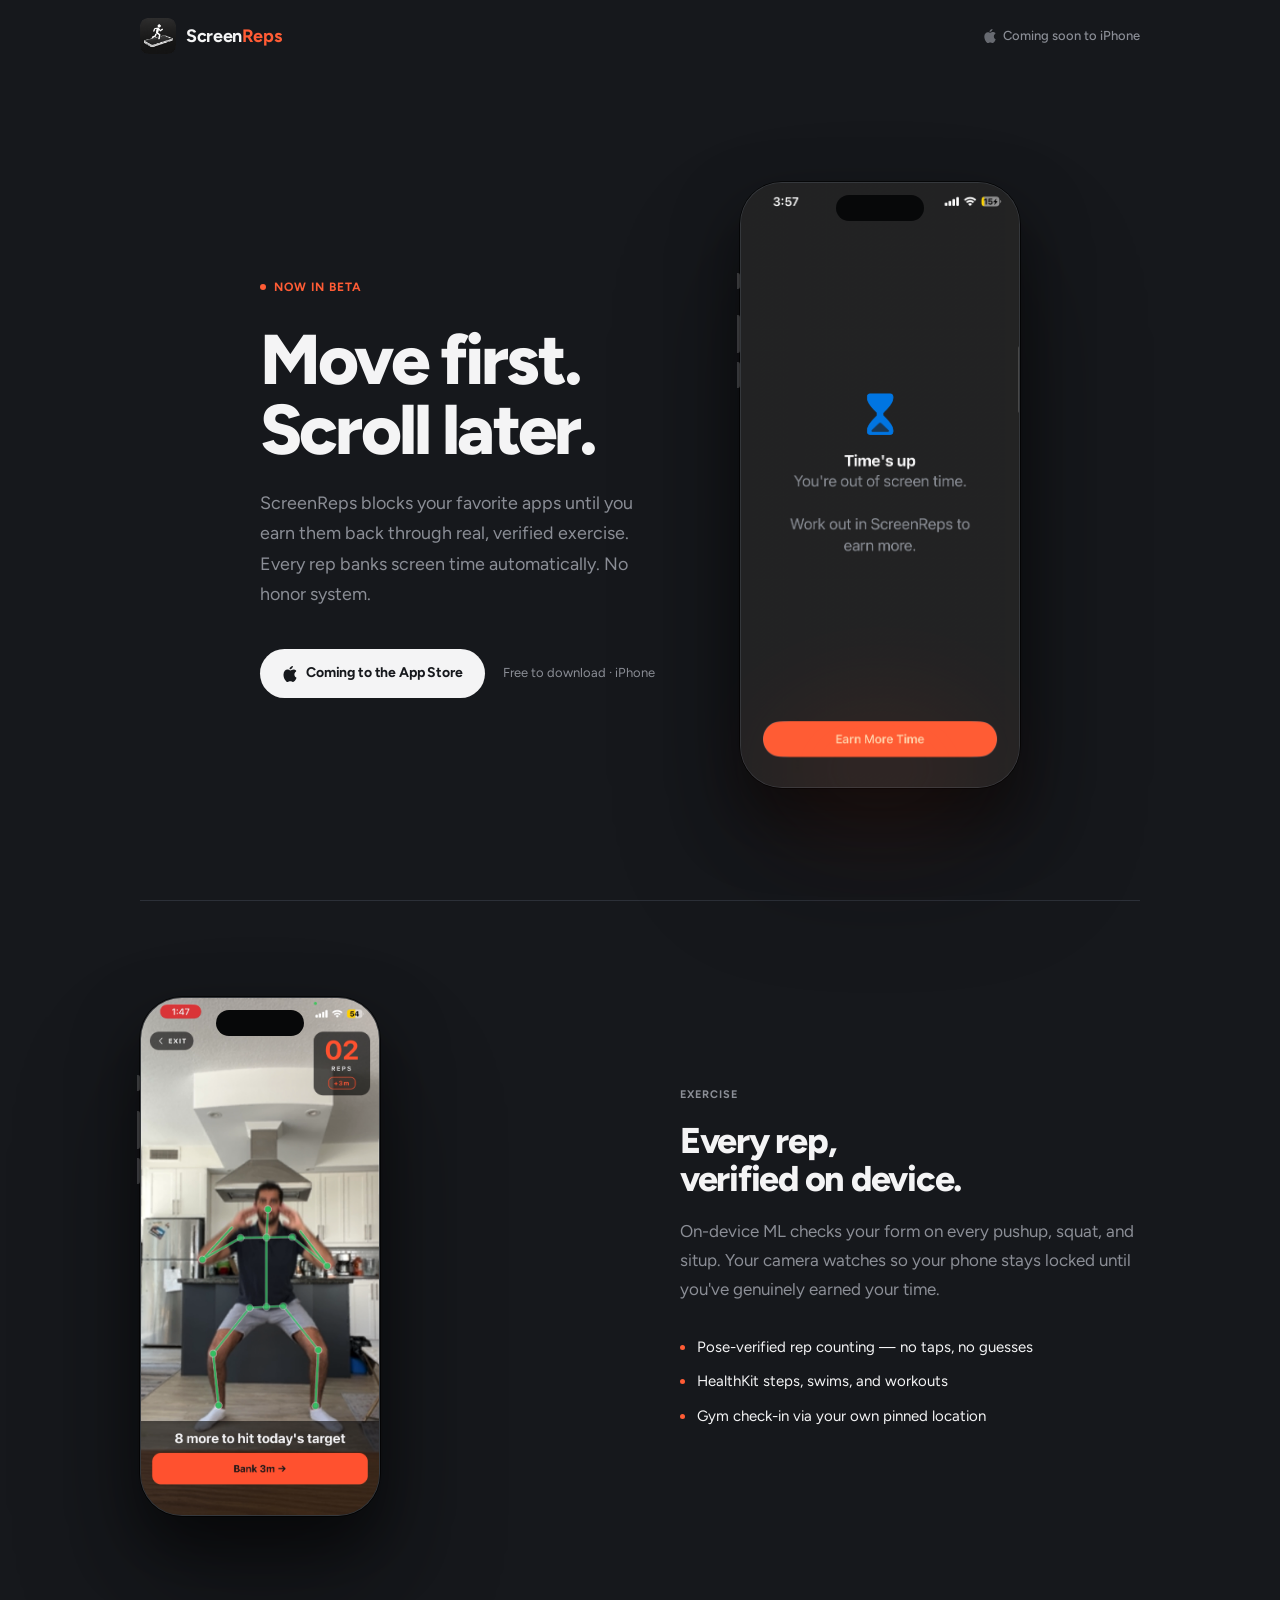
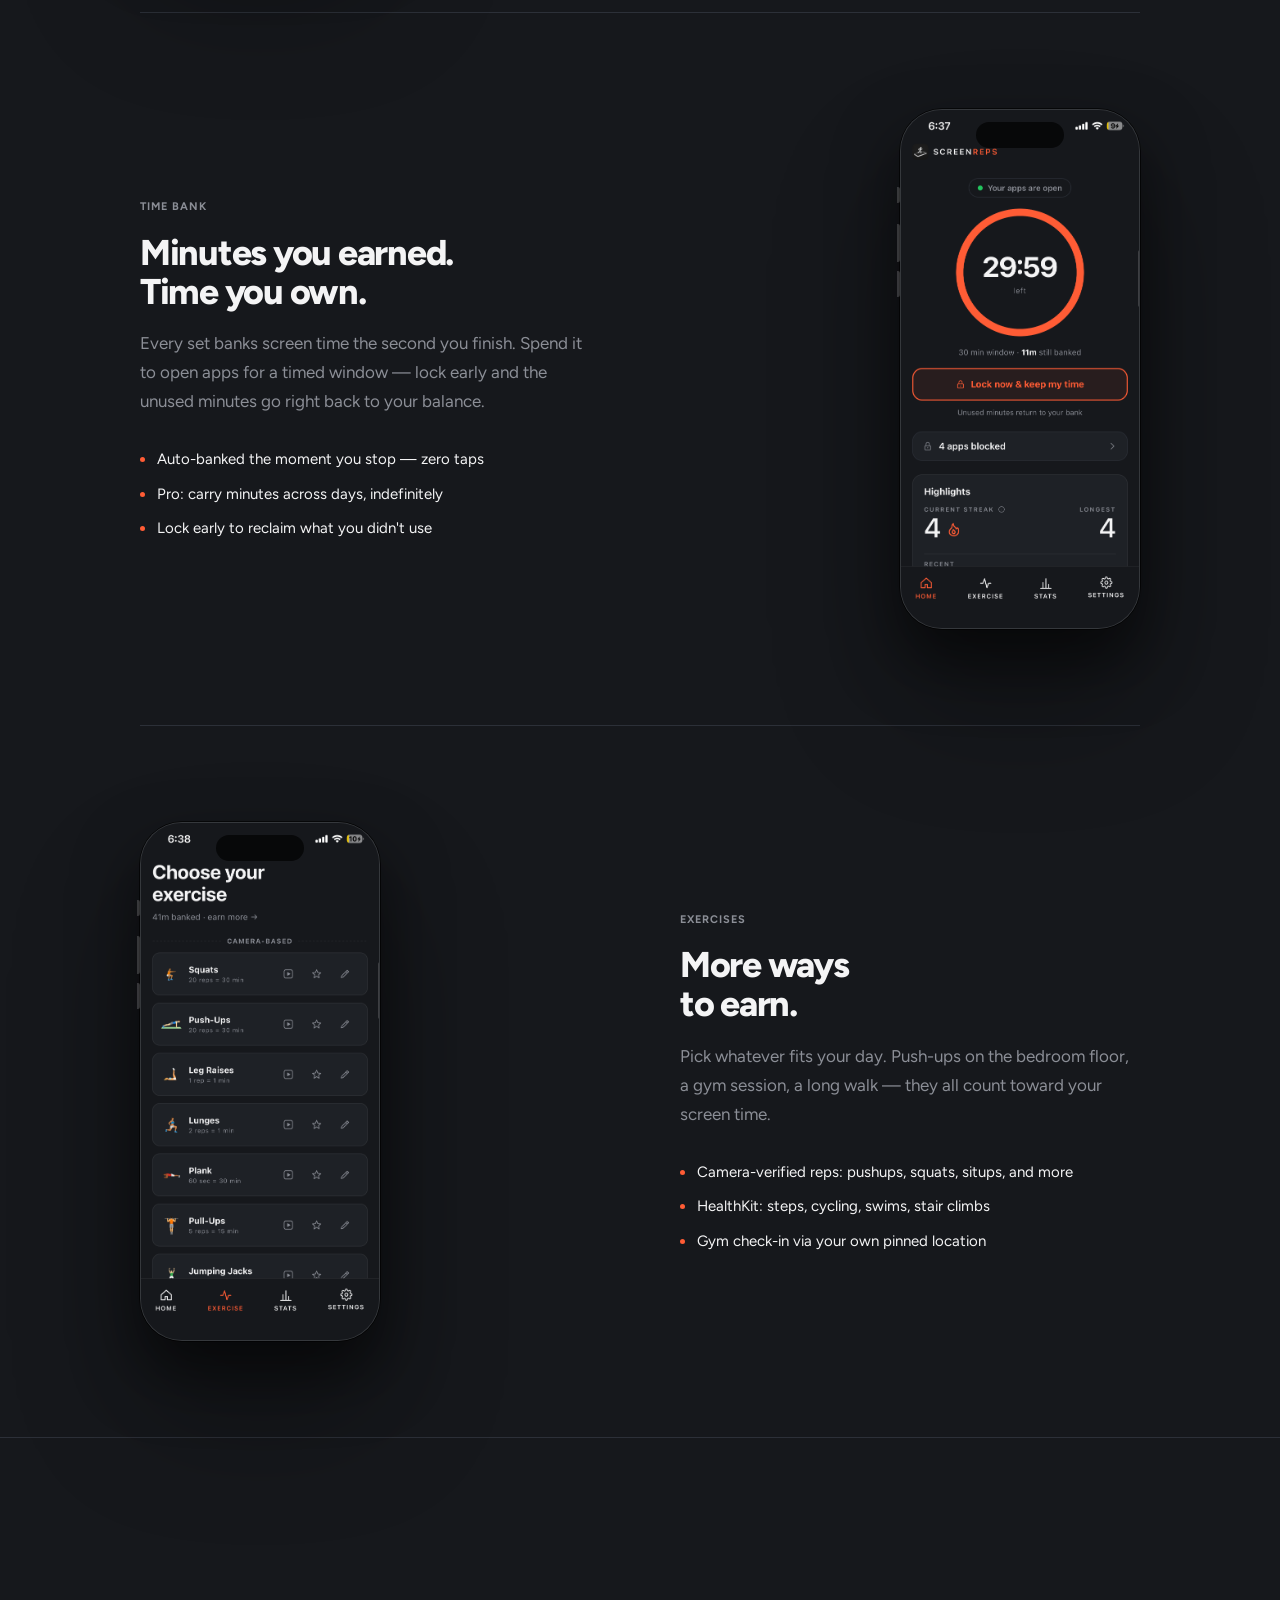
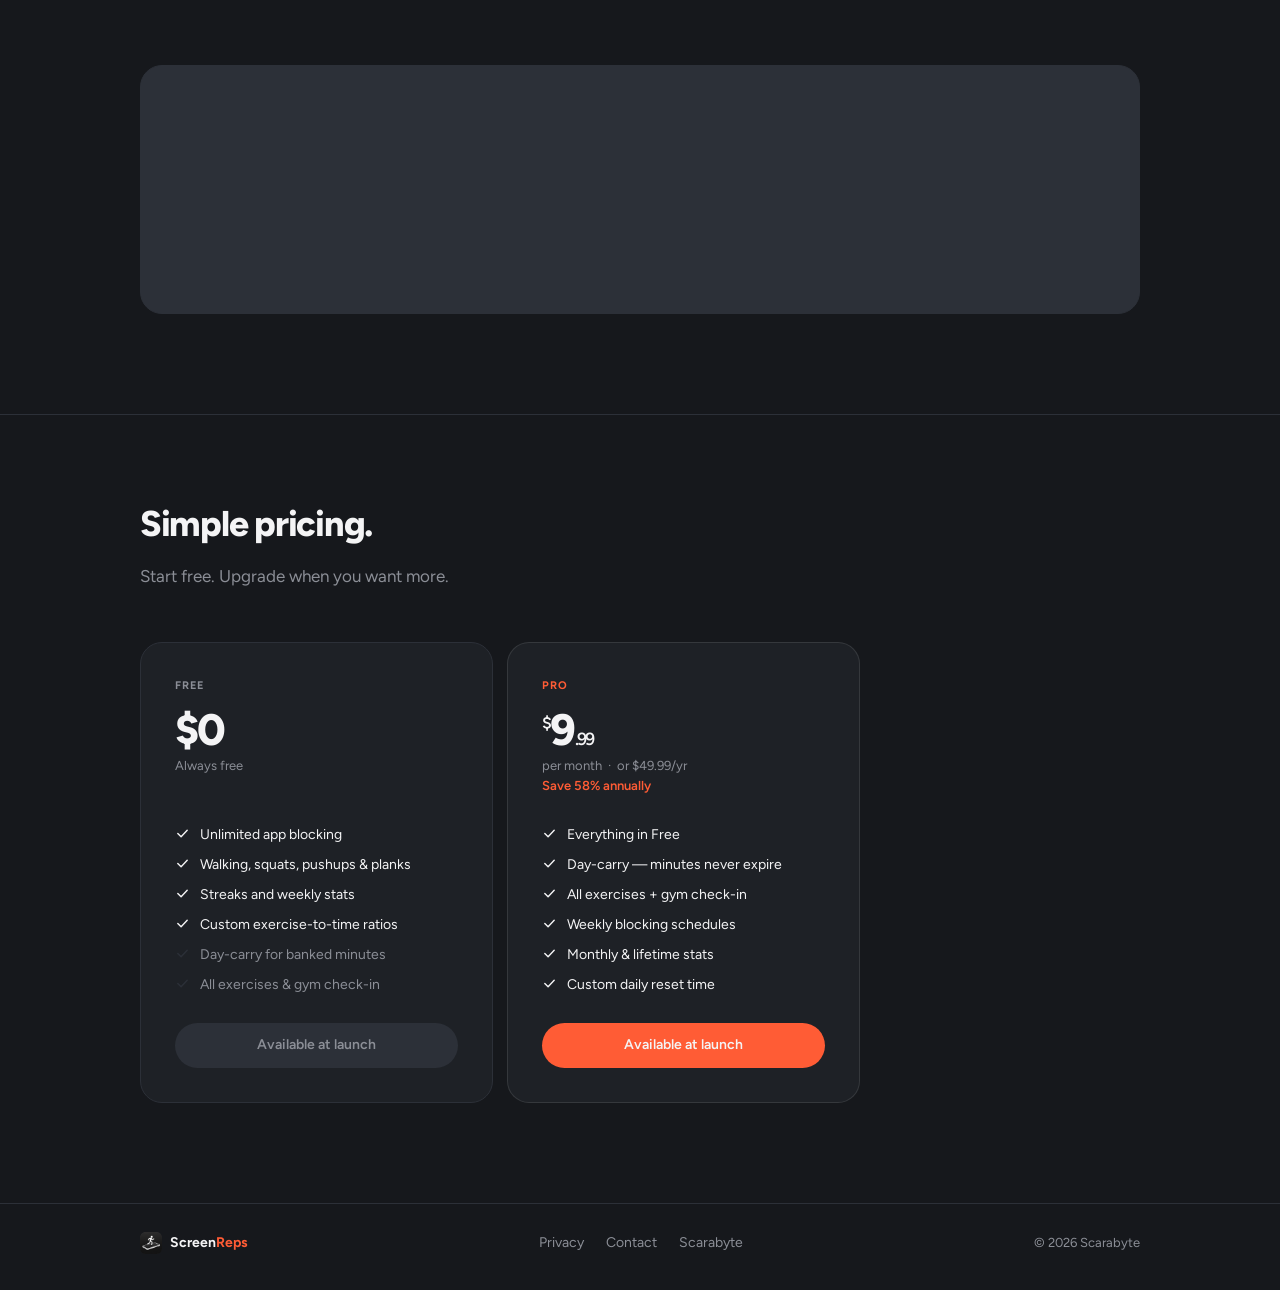
==== commit bec41f81: "Color the Reps half of the wordmark in the brand accent Synced from ScreenReps repo (PR #178).  Co-A" ====
--- a/index.html
+++ b/index.html
@@ -530,7 +530,7 @@
     <div class="nav-inner">
       <a href="/" class="nav-logo" aria-label="ScreenReps home">
         <img src="/icon.png" alt="" aria-hidden="true" />
-        <span class="nav-wordmark">ScreenReps</span>
+        <span class="nav-wordmark">Screen<span style="color:var(--accent)">Reps</span></span>
       </a>
       <div class="nav-right">
         <svg class="nav-apple" viewBox="0 0 814 1000" aria-hidden="true">
@@ -808,7 +808,7 @@
     <div class="foot-inner">
       <div class="foot-logo">
         <img src="/icon.png" alt="" aria-hidden="true" />
-        <span>ScreenReps</span>
+        <span>Screen<span style="color:var(--accent)">Reps</span></span>
       </div>
       <nav class="foot-links" aria-label="Footer links">
         <a href="/privacy">Privacy</a>
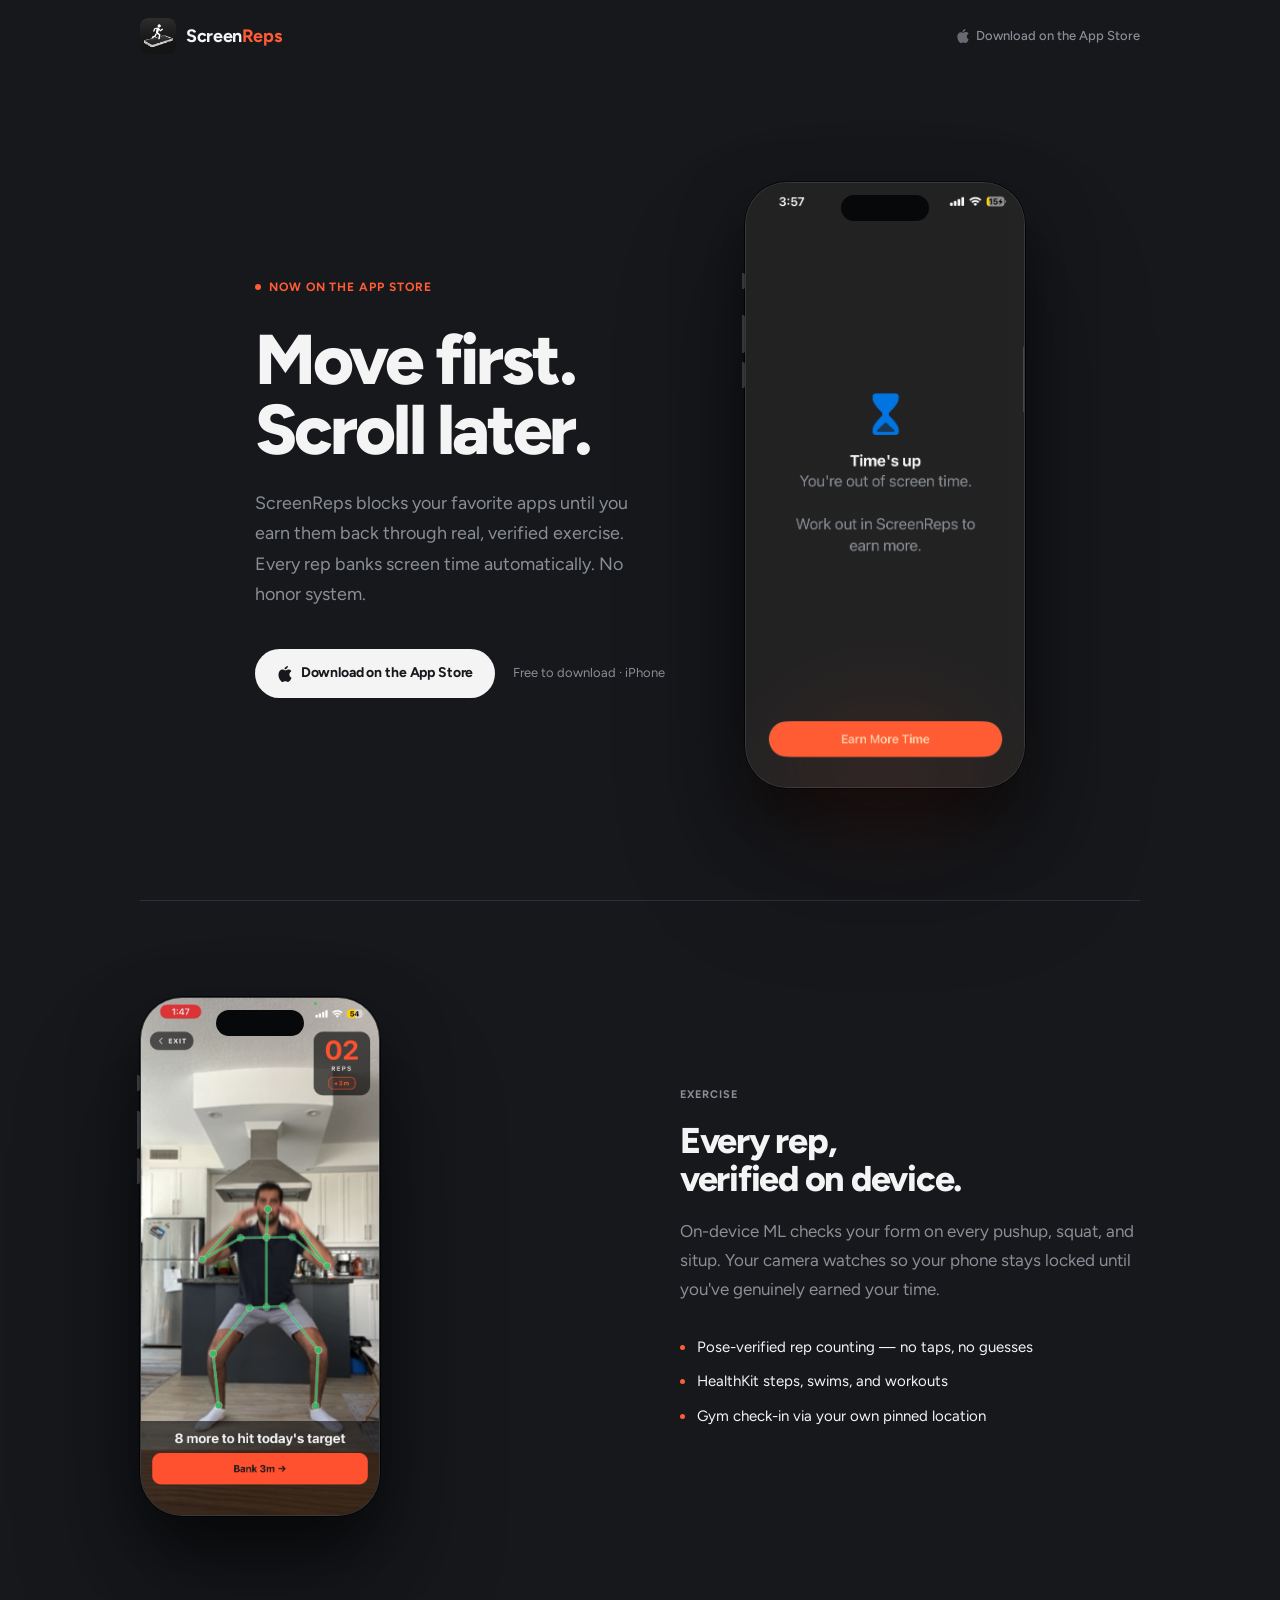
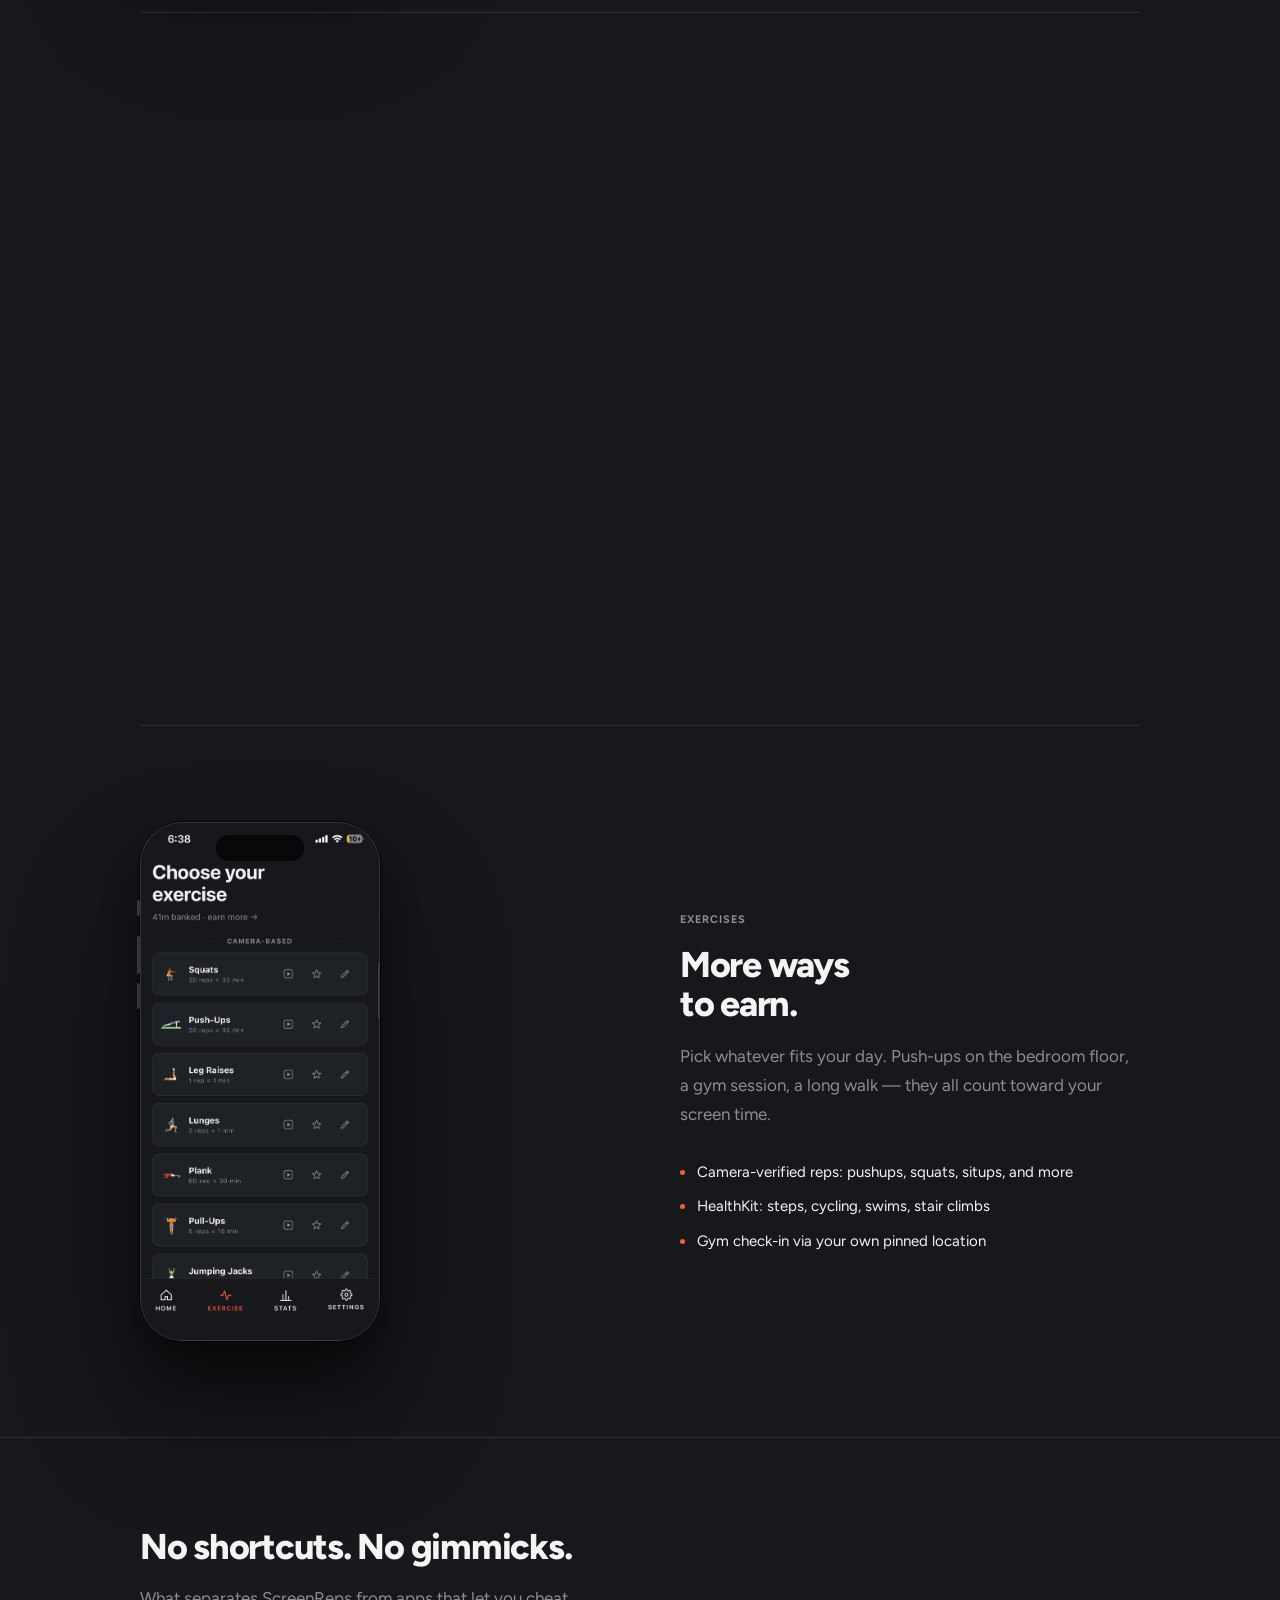
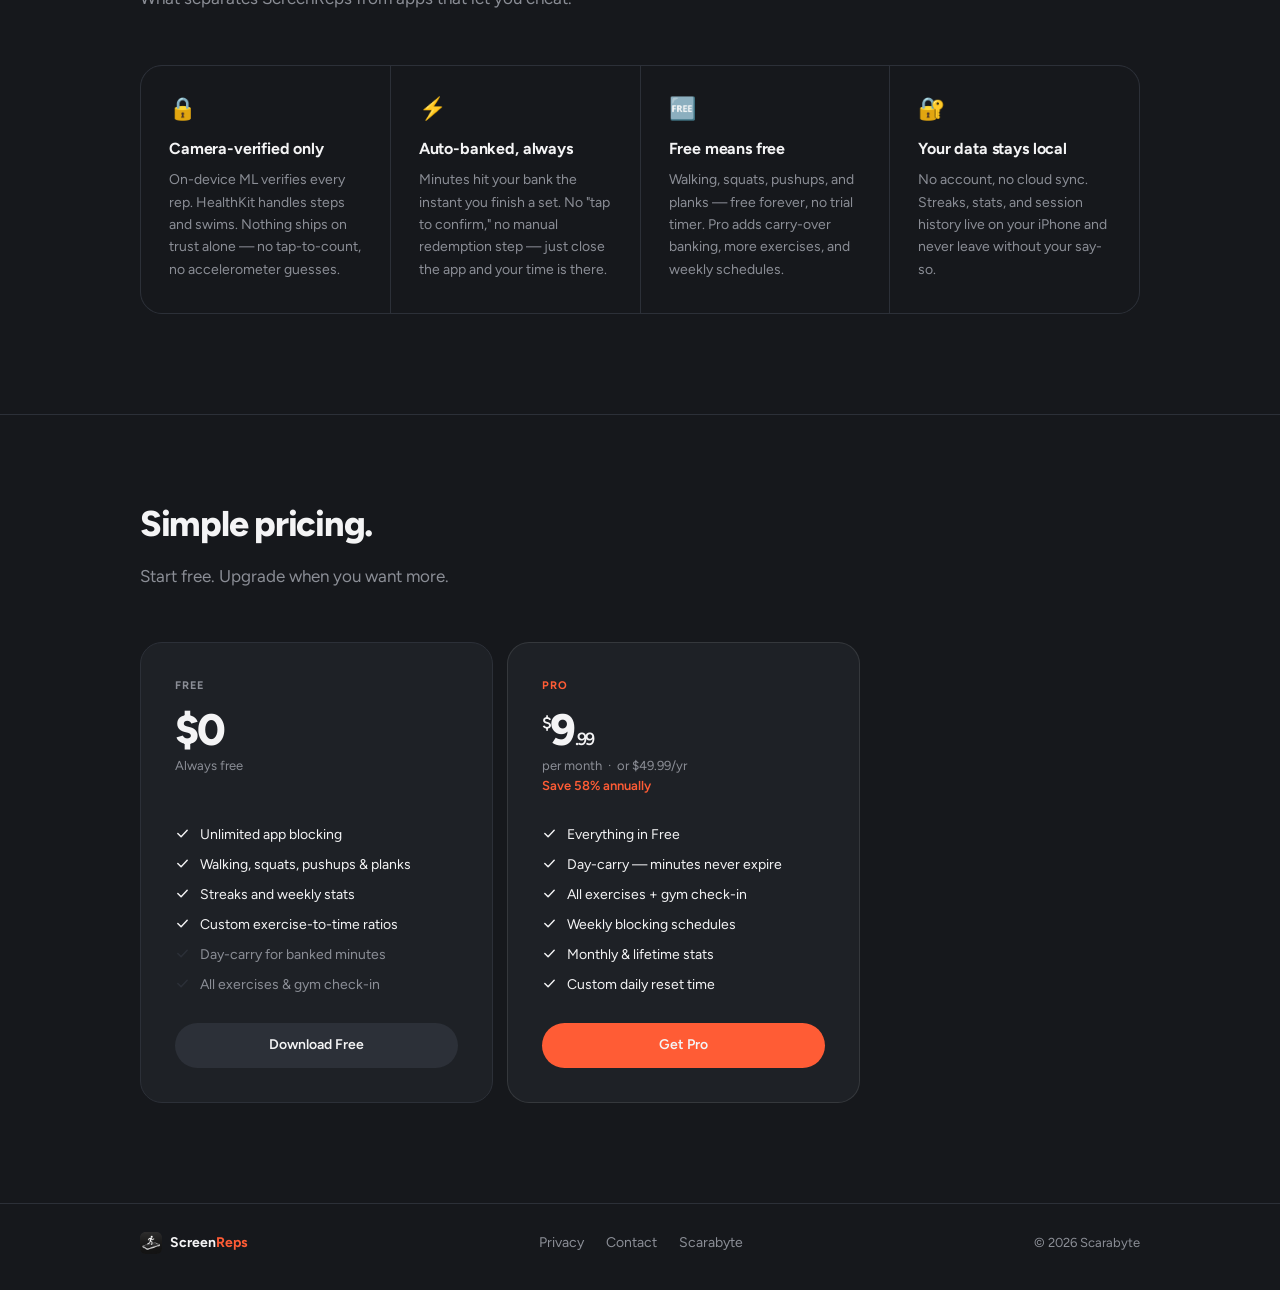
==== commit 25f2b541: "Update website for App Store launch Replace all "coming soon" copy with live App Store links: - Nav," ====
--- a/index.html
+++ b/index.html
@@ -4,7 +4,7 @@
   <meta charset="UTF-8" />
   <meta name="viewport" content="width=device-width, initial-scale=1.0" />
   <title>ScreenReps — Move first. Scroll later.</title>
-  <meta name="description" content="ScreenReps blocks your favorite apps until you complete real, camera-verified exercise. Auto-banked minutes. No honor system. Coming to iPhone." />
+  <meta name="description" content="ScreenReps blocks your favorite apps until you complete real, camera-verified exercise. Auto-banked minutes. No honor system. Free on the App Store." />
   <meta property="og:title" content="ScreenReps — Move first. Scroll later." />
   <meta property="og:description" content="Earn your screen time through real exercise. Camera-verified reps. Auto-banked minutes. No honor system." />
   <meta property="og:type" content="website" />
@@ -159,10 +159,10 @@
       font-size: 14px;
       font-weight: 700;
       letter-spacing: -0.01em;
-      cursor: default;
-      user-select: none;
-      transition: transform 120ms var(--ease-out);
-    }
+      cursor: pointer;
+      transition: transform 120ms var(--ease-out), opacity 120ms ease;
+    }
+    .btn:hover { opacity: 0.92; }
     .btn:active { transform: scale(0.97); }
     .btn-apple { width: 16px; height: 16px; fill: #16181C; flex-shrink: 0; }
     .cta-note { font-size: 13px; color: var(--muted); }
@@ -449,10 +449,12 @@
       font-size: 14px;
       font-weight: 600;
       background: var(--dim);
-      color: var(--muted);
-      cursor: default;
-      user-select: none;
-    }
+      color: var(--fg);
+      cursor: pointer;
+      transition: opacity 120ms ease, transform 120ms var(--ease-out);
+    }
+    .plan-cta:hover { opacity: 0.85; }
+    .plan-cta:active { transform: scale(0.97); }
     .plan-cta--accent { background: var(--accent); color: var(--fg); }
 
     /* ─── Footer ──────────────────────────────────────────────────── */
@@ -532,12 +534,12 @@
         <img src="/icon.png" alt="" aria-hidden="true" />
         <span class="nav-wordmark">Screen<span style="color:var(--accent)">Reps</span></span>
       </a>
-      <div class="nav-right">
+      <a class="nav-right" href="https://apps.apple.com/ca/app/screenreps/id6763800109" rel="noopener" style="color:var(--muted);transition:color 180ms ease;" onmouseover="this.style.color='var(--fg)'" onmouseout="this.style.color='var(--muted)'">
         <svg class="nav-apple" viewBox="0 0 814 1000" aria-hidden="true">
           <path d="M788.1 340.9c-5.8 4.5-108.2 62.2-108.2 190.5 0 148.4 130.3 200.9 134.2 202.2-.6 3.2-20.7 71.9-68.7 141.9-42.8 61.6-87.5 123.1-155.5 123.1s-85.5-39.5-164-39.5c-76 0-103.7 40.8-165.9 40.8s-105-57.8-155.5-127.4C46 790.7 0 663 0 541.8c0-207.1 130.3-316.6 254.2-316.6 73.4 0 134.3 48.3 179.7 48.3 43.5 0 111.8-51.4 194.7-51.4 31.6 0 108.2 5.1 166.5 68.9zm-252.6-205.7c31.4-37.5 53.9-90.5 53.9-143.5 0-7.7-.6-15.4-1.9-21.8C539.3 6.5 483 30.5 445 60.7c-35.1 27.5-68.3 70-68.3 126.8 0 8.3 1.3 16.7 1.9 19.3 3.2.6 8.4 1.3 13.6 1.3 49.7 0 103.1-22.6 134.3-72.9z"/>
         </svg>
-        Coming soon to iPhone
-      </div>
+        Download on the App Store
+      </a>
     </div>
   </div>
 </nav>
@@ -552,19 +554,19 @@
       <div class="hero-text">
         <div class="hero-eyebrow" data-reveal>
           <span class="eyebrow-dot" aria-hidden="true"></span>
-          Now in beta
+          Now on the App Store
         </div>
         <h1 data-reveal data-d="1">Move first.<br>Scroll later.</h1>
         <p class="hero-sub" data-reveal data-d="2">
           ScreenReps blocks your favorite apps until you earn them back through real, verified exercise. Every rep banks screen time automatically. No honor system.
         </p>
         <div class="cta-row" data-reveal data-d="3">
-          <span class="btn" role="text" aria-label="Coming to the App Store">
+          <a class="btn" href="https://apps.apple.com/ca/app/screenreps/id6763800109" rel="noopener" aria-label="Download ScreenReps on the App Store">
             <svg class="btn-apple" viewBox="0 0 814 1000" aria-hidden="true">
               <path d="M788.1 340.9c-5.8 4.5-108.2 62.2-108.2 190.5 0 148.4 130.3 200.9 134.2 202.2-.6 3.2-20.7 71.9-68.7 141.9-42.8 61.6-87.5 123.1-155.5 123.1s-85.5-39.5-164-39.5c-76 0-103.7 40.8-165.9 40.8s-105-57.8-155.5-127.4C46 790.7 0 663 0 541.8c0-207.1 130.3-316.6 254.2-316.6 73.4 0 134.3 48.3 179.7 48.3 43.5 0 111.8-51.4 194.7-51.4 31.6 0 108.2 5.1 166.5 68.9zm-252.6-205.7c31.4-37.5 53.9-90.5 53.9-143.5 0-7.7-.6-15.4-1.9-21.8C539.3 6.5 483 30.5 445 60.7c-35.1 27.5-68.3 70-68.3 126.8 0 8.3 1.3 16.7 1.9 19.3 3.2.6 8.4 1.3 13.6 1.3 49.7 0 103.1-22.6 134.3-72.9z"/>
             </svg>
-            Coming to the App Store
-          </span>
+            Download on the App Store
+          </a>
           <span class="cta-note">Free to download · iPhone</span>
         </div>
       </div>
@@ -754,7 +756,7 @@
             </svg>All exercises &amp; gym check-in
           </li>
         </ul>
-        <span class="plan-cta" role="text">Available at launch</span>
+        <a class="plan-cta" href="https://apps.apple.com/ca/app/screenreps/id6763800109" rel="noopener">Download Free</a>
       </div>
 
       <!-- Pro tier -->
@@ -794,7 +796,7 @@
             </svg>Custom daily reset time
           </li>
         </ul>
-        <span class="plan-cta plan-cta--accent" role="text">Available at launch</span>
+        <a class="plan-cta plan-cta--accent" href="https://apps.apple.com/ca/app/screenreps/id6763800109" rel="noopener">Get Pro</a>
       </div>
     </div>
   </div>
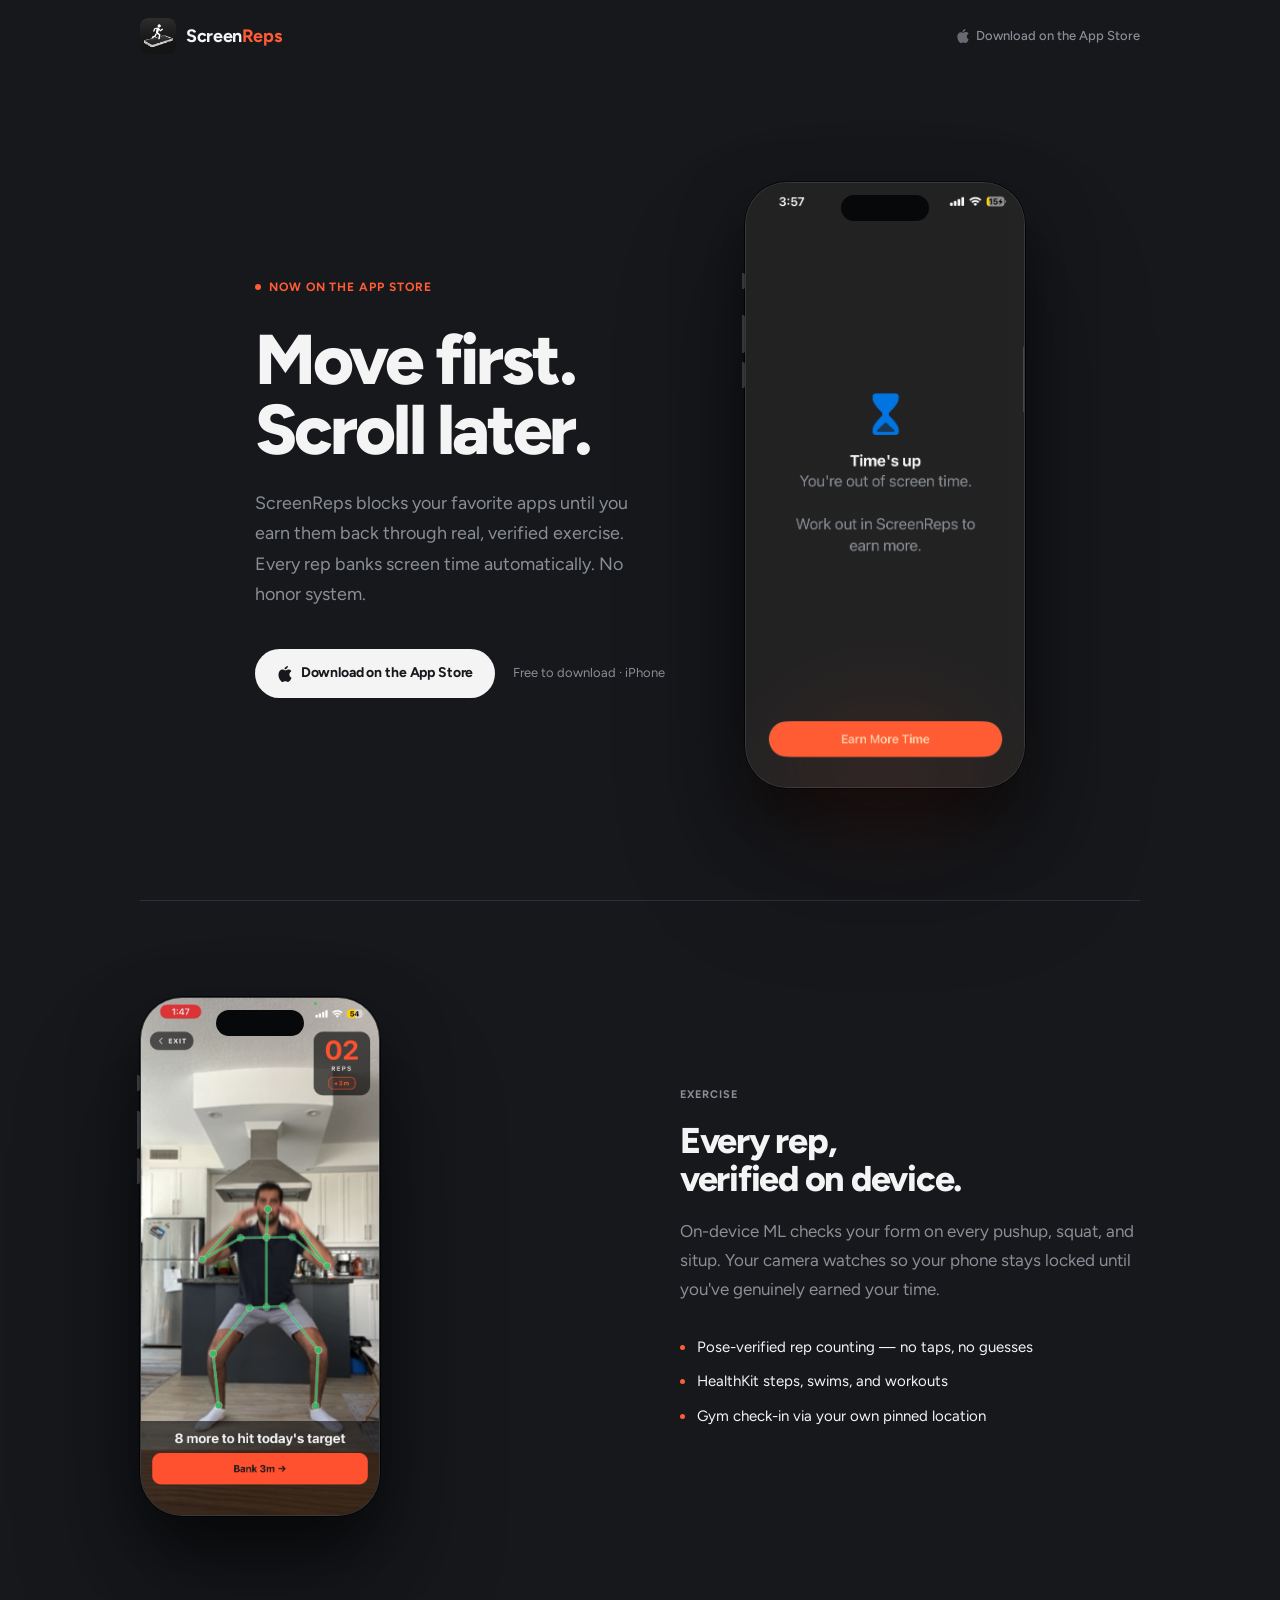
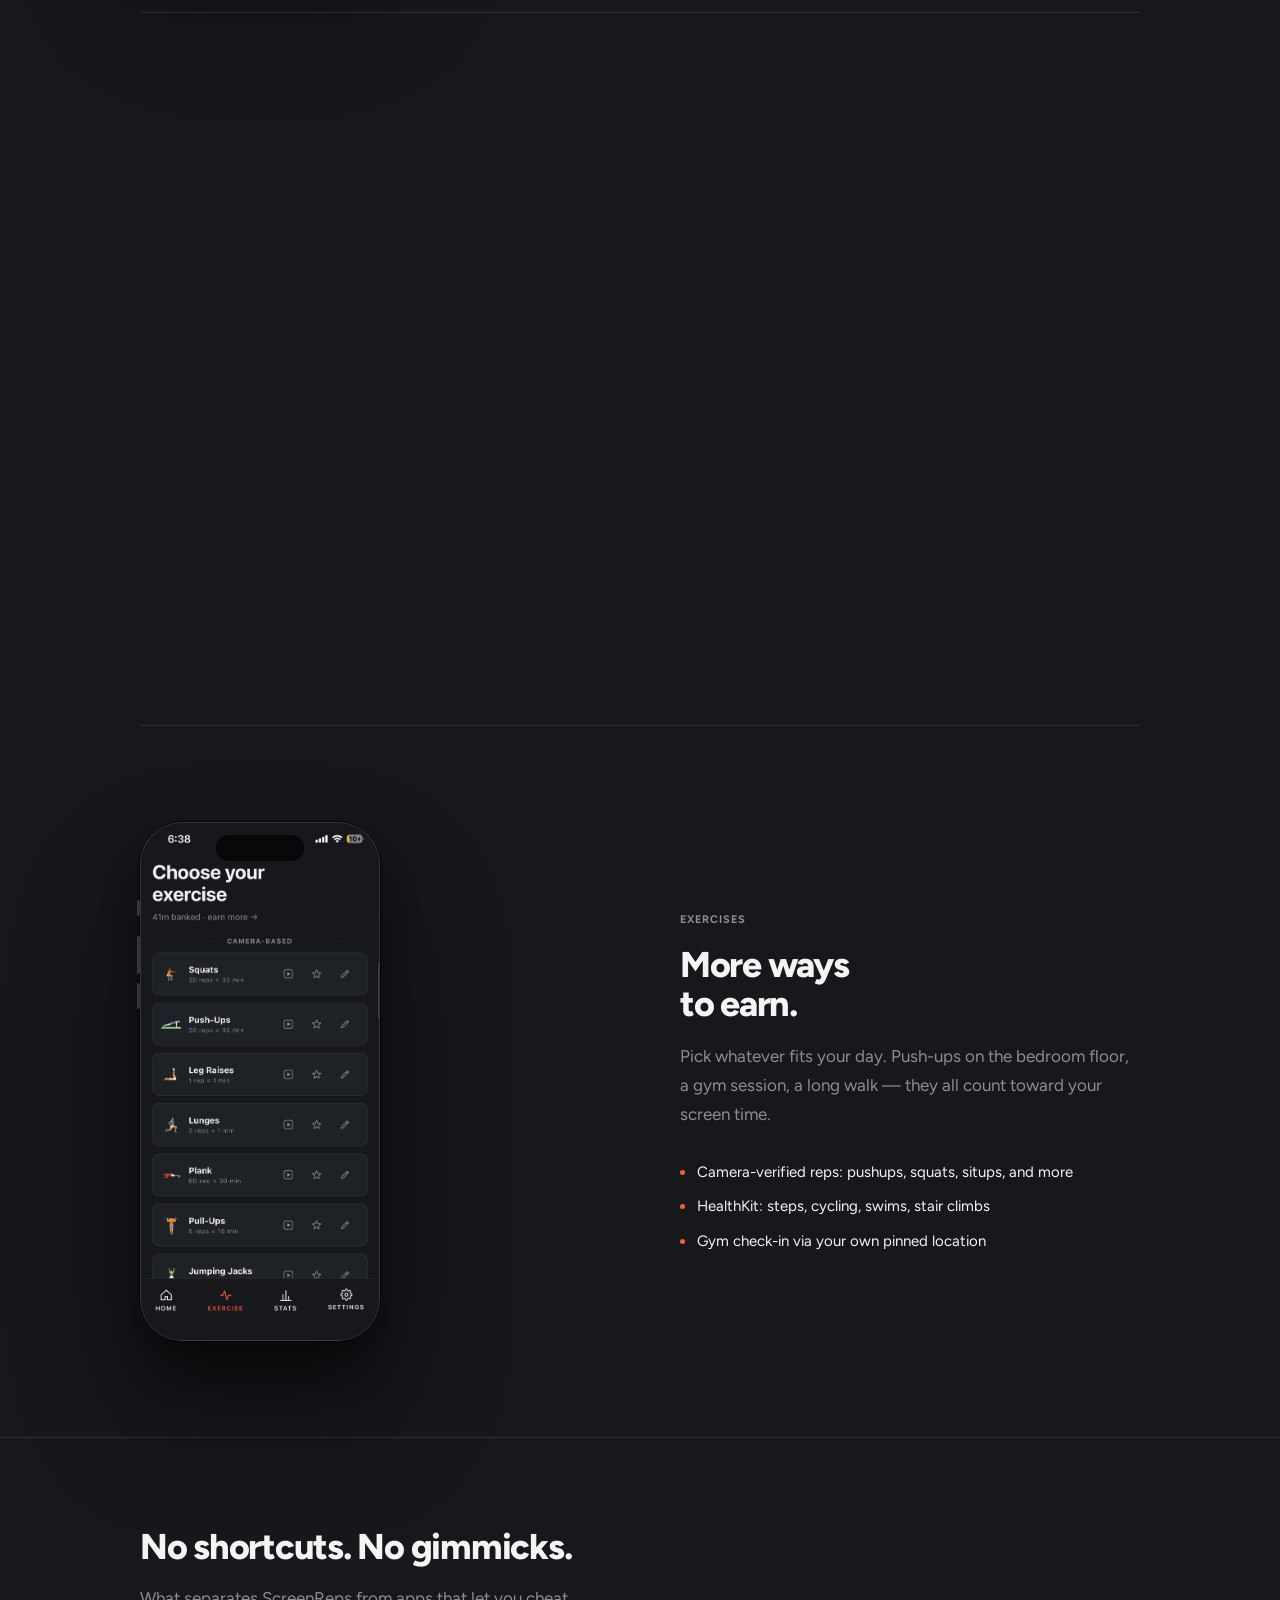
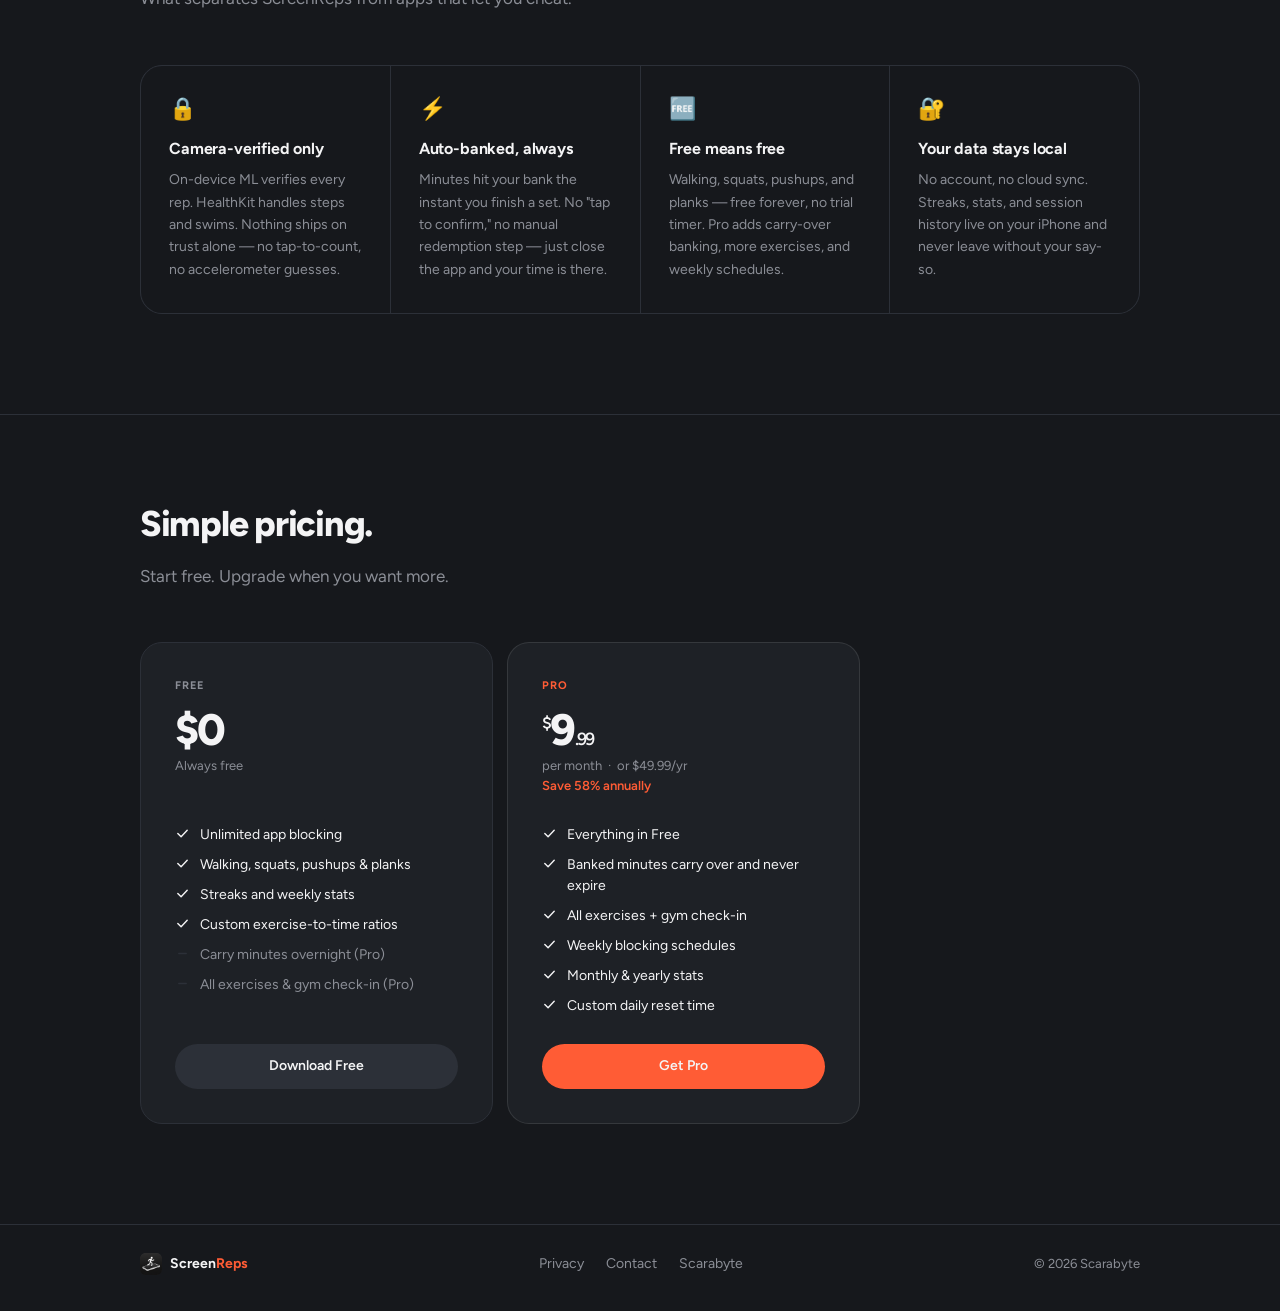
==== commit 06124ab5: "Clarify Free vs Pro rows in the pricing section Mirrors ScreenReps main web/screenreps/index.html (P" ====
--- a/index.html
+++ b/index.html
@@ -747,13 +747,13 @@
           </li>
           <li class="plan-item plan-item--off">
             <svg class="plan-check" viewBox="0 0 16 16" fill="none" aria-hidden="true">
-              <path d="M3 8l3.5 3.5L13 4.5" stroke="var(--dim)" stroke-width="1.5" stroke-linecap="round" stroke-linejoin="round"/>
-            </svg>Day-carry for banked minutes
+              <path d="M4 8h8" stroke="var(--dim)" stroke-width="1.5" stroke-linecap="round"/>
+            </svg>Carry minutes overnight (Pro)
           </li>
           <li class="plan-item plan-item--off">
             <svg class="plan-check" viewBox="0 0 16 16" fill="none" aria-hidden="true">
-              <path d="M3 8l3.5 3.5L13 4.5" stroke="var(--dim)" stroke-width="1.5" stroke-linecap="round" stroke-linejoin="round"/>
-            </svg>All exercises &amp; gym check-in
+              <path d="M4 8h8" stroke="var(--dim)" stroke-width="1.5" stroke-linecap="round"/>
+            </svg>All exercises &amp; gym check-in (Pro)
           </li>
         </ul>
         <a class="plan-cta" href="https://apps.apple.com/ca/app/screenreps/id6763800109" rel="noopener">Download Free</a>
@@ -773,7 +773,7 @@
           <li class="plan-item">
             <svg class="plan-check" viewBox="0 0 16 16" fill="none" aria-hidden="true">
               <path d="M3 8l3.5 3.5L13 4.5" stroke="var(--fg)" stroke-width="1.5" stroke-linecap="round" stroke-linejoin="round"/>
-            </svg>Day-carry — minutes never expire
+            </svg>Banked minutes carry over and never expire
           </li>
           <li class="plan-item">
             <svg class="plan-check" viewBox="0 0 16 16" fill="none" aria-hidden="true">
@@ -788,7 +788,7 @@
           <li class="plan-item">
             <svg class="plan-check" viewBox="0 0 16 16" fill="none" aria-hidden="true">
               <path d="M3 8l3.5 3.5L13 4.5" stroke="var(--fg)" stroke-width="1.5" stroke-linecap="round" stroke-linejoin="round"/>
-            </svg>Monthly &amp; lifetime stats
+            </svg>Monthly &amp; yearly stats
           </li>
           <li class="plan-item">
             <svg class="plan-check" viewBox="0 0 16 16" fill="none" aria-hidden="true">
